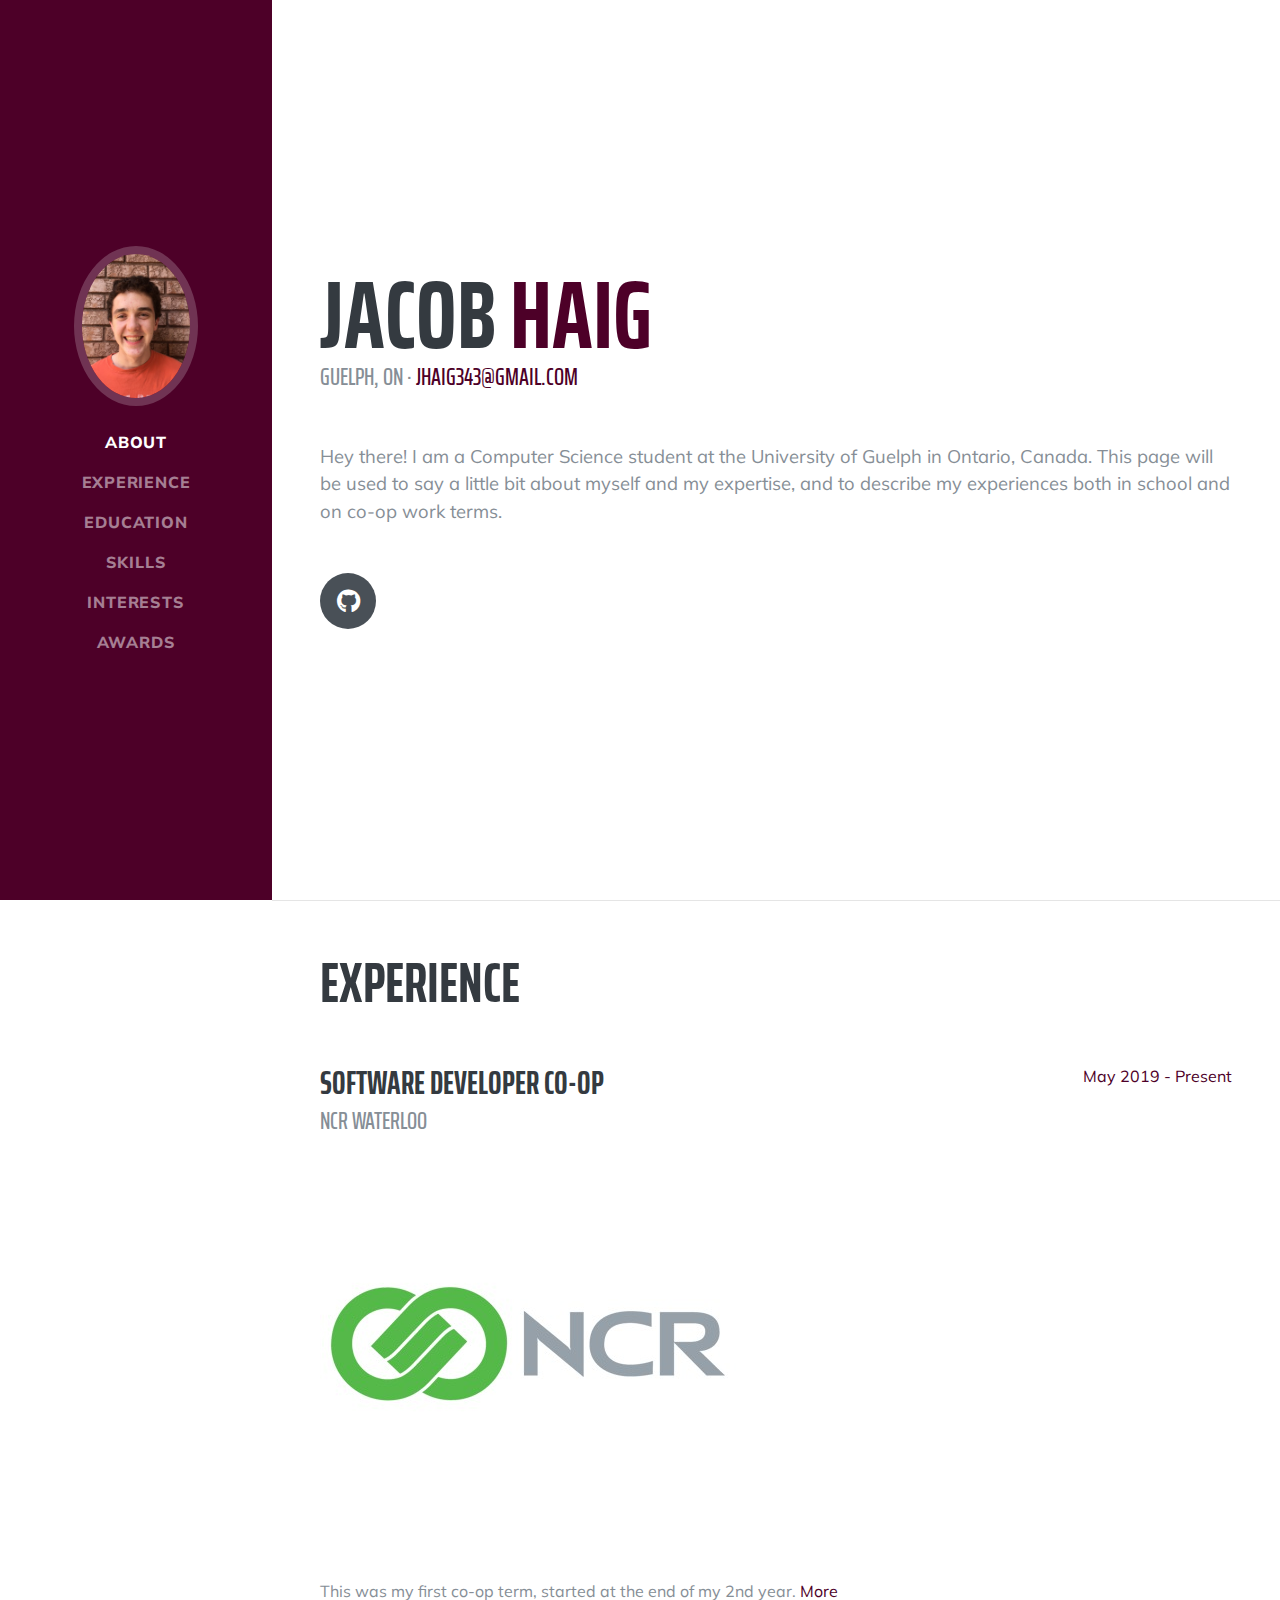
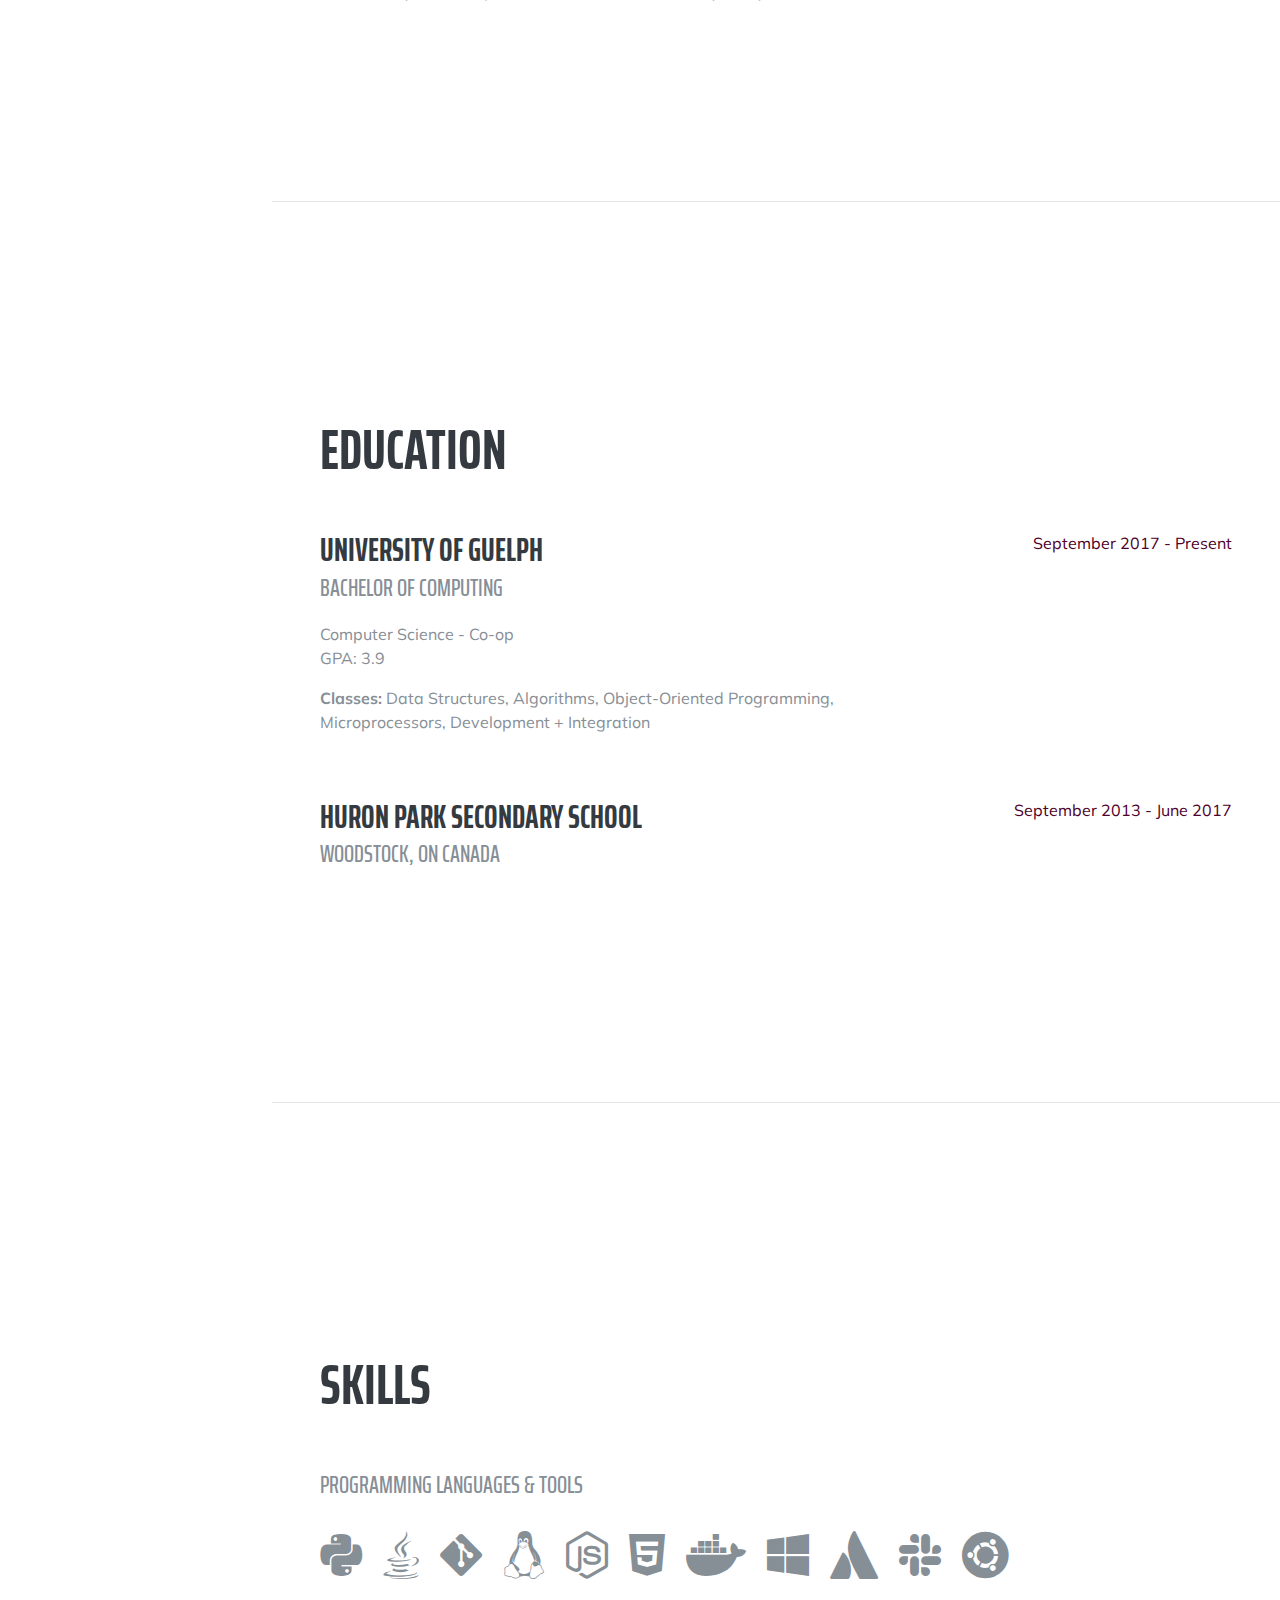
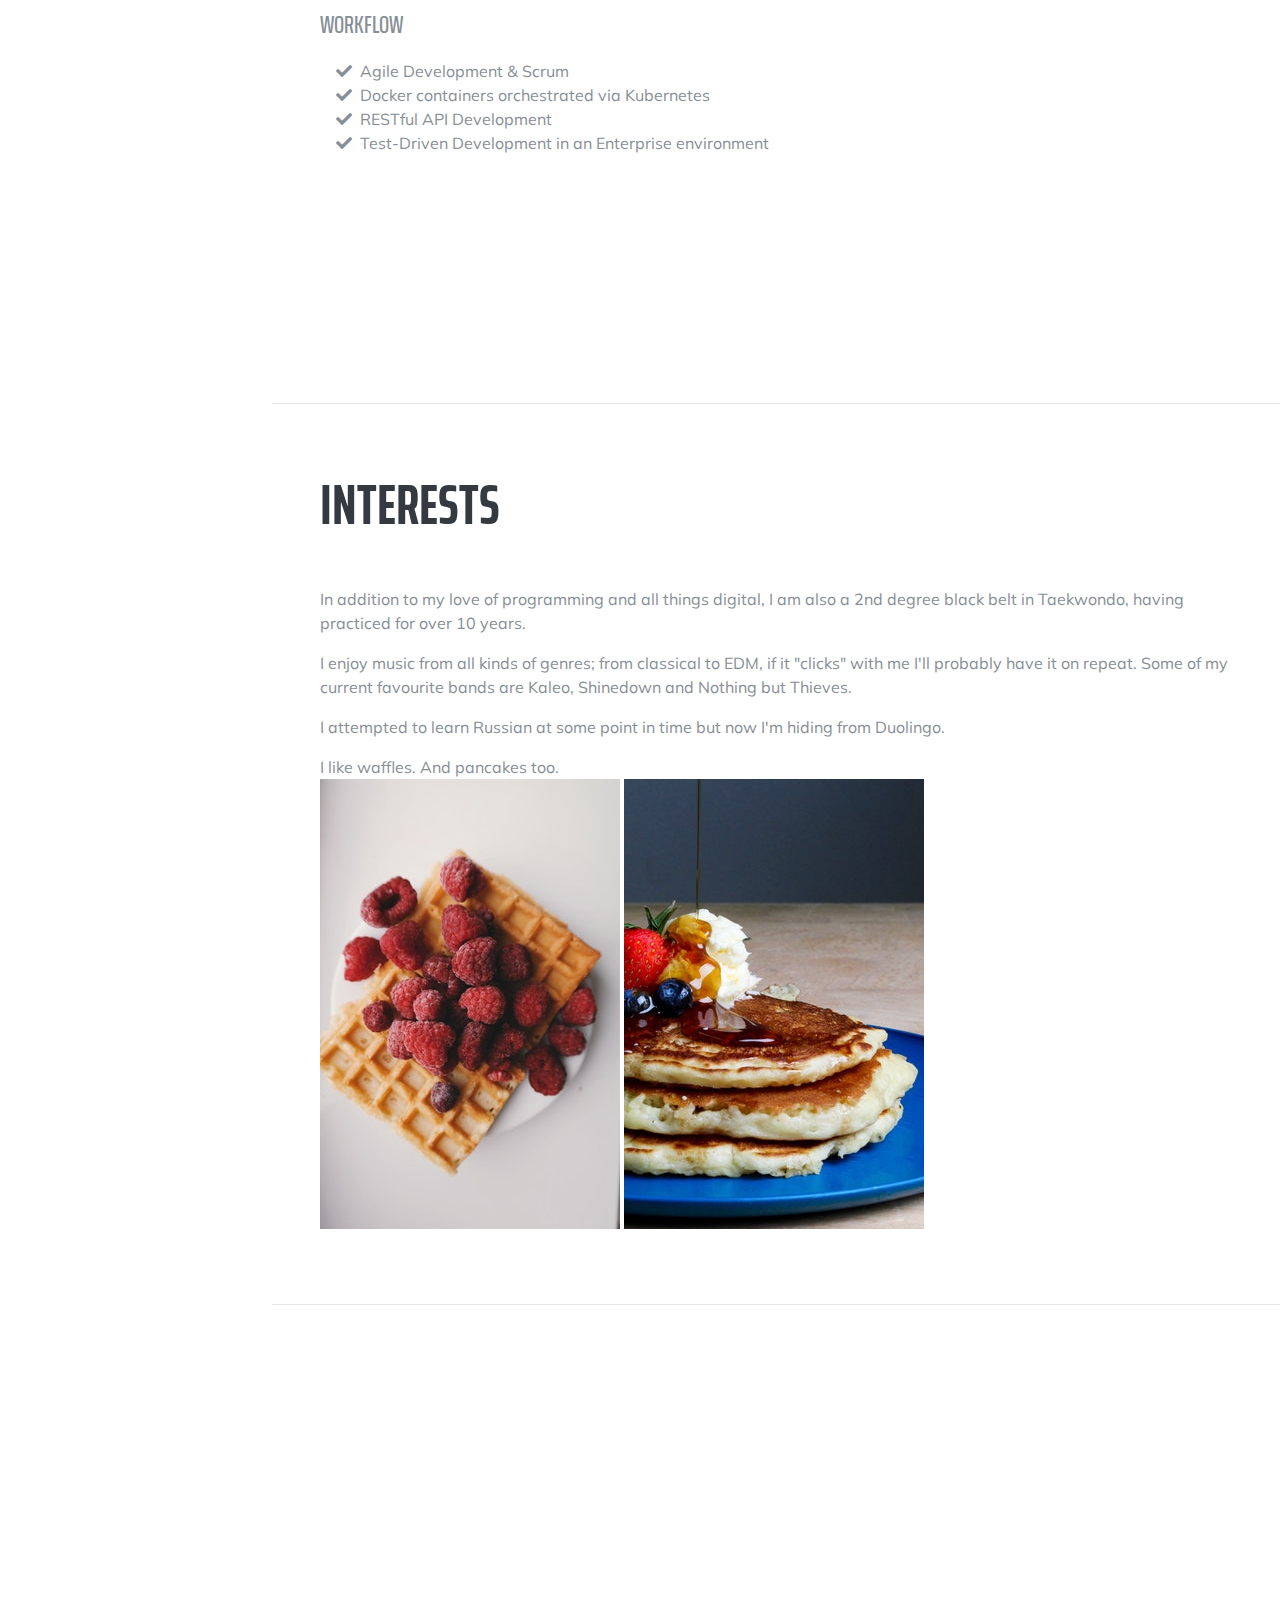
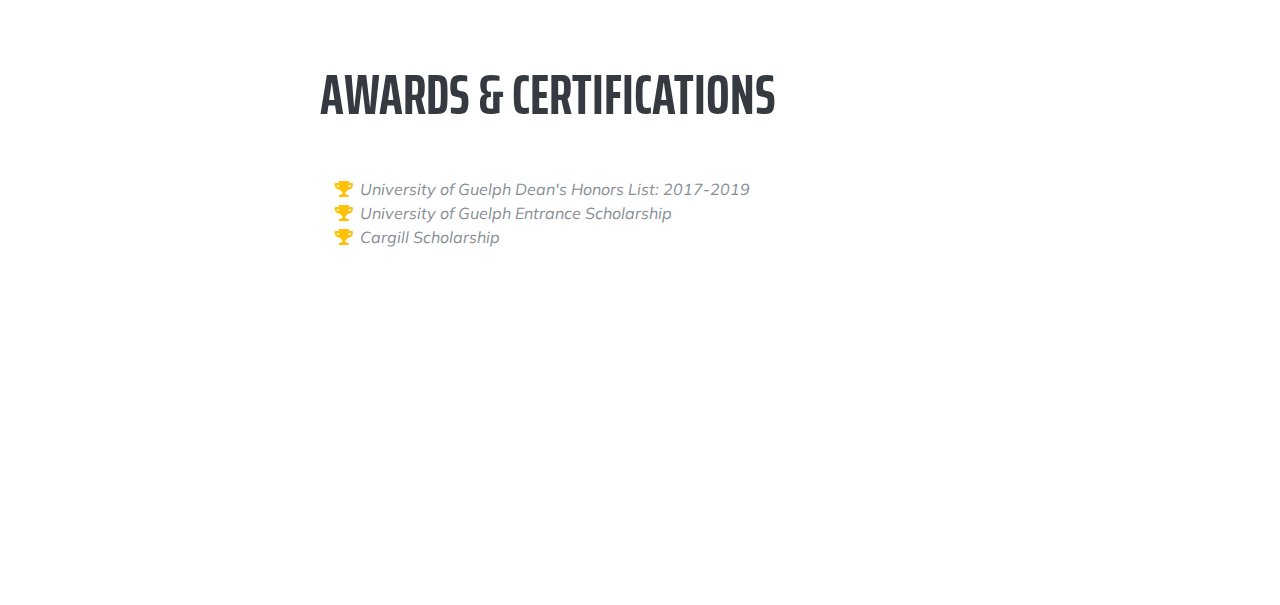
==== index.html @ 679791f3 "Remove outdated Twitter link" ====
<!DOCTYPE html>
<html lang="en">

<head>

  <meta charset="utf-8">
  <meta name="viewport" content="width=device-width, initial-scale=1, shrink-to-fit=no">
  <meta name="description" content="">
  <meta name="author" content="">

  <title>Jacob Haig - Home</title>

  <!-- Bootstrap core CSS -->
  <link href="vendor/bootstrap/css/bootstrap.min.css" rel="stylesheet">

  <!-- Custom fonts for this template -->
  <link href="https://fonts.googleapis.com/css?family=Saira+Extra+Condensed:500,700" rel="stylesheet">
  <link href="https://fonts.googleapis.com/css?family=Muli:400,400i,800,800i" rel="stylesheet">
  <link href="vendor/fontawesome-free/css/all.min.css" rel="stylesheet">

  <!-- Custom styles for this template -->
  <link href="css/resume.min.css" rel="stylesheet">

</head>

<body id="page-top">

  <nav class="navbar navbar-expand-lg navbar-dark bg-primary fixed-top" id="sideNav">
    <a class="navbar-brand js-scroll-trigger" href="#page-top">
      <span class="d-block d-lg-none">Jacob Haig</span>
      <span class="d-none d-lg-block">
        <!-- NOTE: image file descriptor is case-sensitive(ie. 'JPG' needed below) -->
        <img class="img-fluid img-profile rounded-circle mx-auto mb-2" src="./img/profile.JPG" alt="">
      </span>
    </a>
    <button class="navbar-toggler" type="button" data-toggle="collapse" data-target="#navbarSupportedContent" aria-controls="navbarSupportedContent" aria-expanded="false" aria-label="Toggle navigation">
      <span class="navbar-toggler-icon"></span>
    </button>
    <div class="collapse navbar-collapse" id="navbarSupportedContent">
      <ul class="navbar-nav">
        <li class="nav-item">
          <a class="nav-link js-scroll-trigger" href="#about">About</a>
        </li>
        <li class="nav-item">
          <a class="nav-link js-scroll-trigger" href="#experience">Experience</a>
        </li>
        <li class="nav-item">
          <a class="nav-link js-scroll-trigger" href="#education">Education</a>
        </li>
        <li class="nav-item">
          <a class="nav-link js-scroll-trigger" href="#skills">Skills</a>
        </li>
        <li class="nav-item">
          <a class="nav-link js-scroll-trigger" href="#interests">Interests</a>
        </li>
        <li class="nav-item">
          <a class="nav-link js-scroll-trigger" href="#awards">Awards</a>
        </li>
      </ul>
    </div>
  </nav>

  <div class="container-fluid p-0">

    <section class="resume-section p-3 p-lg-5 d-flex align-items-center" id="about">
      <div class="w-100">
        <h1 class="mb-0">Jacob
          <span class="text-primary">Haig</span>
        </h1>
        <div class="subheading mb-5">Guelph, ON · 
          <a href="mailto:jhaig343@gmail.com">jhaig343@gmail.com</a>
        </div>
        <p class="lead mb-5">Hey there! I am a Computer Science student at the University of Guelph in Ontario, Canada. This page will be used to say a little bit about myself and my expertise, and to describe my experiences both in school and on co-op work terms. </p>
        <div class="social-icons">
          <a href="https://github.com/JHaig343">
            <i class="fab fa-github"></i>
          </a>
          <!-- <a href="https://twitter.com/jhaig343">
            <i class="fab fa-twitter"></i>
          </a> -->
        </div>
      </div>
    </section>

    <hr class="m-0">

    <section class="resume-section p-3 p-lg-5 d-flex justify-content-center" id="experience">
      <div class="w-100">
        <h2 class="mb-5">Experience</h2>

        <div class="resume-item d-flex flex-column flex-md-row justify-content-between mb-5">
          <div class="resume-content">
            <h3 class="mb-0">Software Developer Co-op</h3>
            <div class="subheading mb-3">NCR Waterloo</div>
            <img class="img-fluid mx-auto mb-2 " src="./img/NCRLogo.jpg" alt="">
            <p>This was my first co-op term, started at the end of my 2nd year. <a href="./404.html">More</a></p>
          </div>
          <div class="resume-date text-md-right">
            <span class="text-primary">May 2019 - Present</span>
          </div>
        </div>

        <!-- <div class="resume-item d-flex flex-column flex-md-row justify-content-between mb-5">
          <div class="resume-content">
            <h3 class="mb-0">Web Developer</h3>
            <div class="subheading mb-3">Intelitec Solutions</div>
            <p>Capitalize on low hanging fruit to identify a ballpark value added activity to beta test. Override the digital divide with additional clickthroughs from DevOps. Nanotechnology immersion along the information highway will close the loop on focusing solely on the bottom line.</p>
          </div>
          <div class="resume-date text-md-right">
            <span class="text-primary">December 2011 - March 2013</span>
          </div>
        </div>

        -->

      </div>

    </section>

    <hr class="m-0">

    <section class="resume-section p-3 p-lg-5 d-flex align-items-center" id="education">
      <div class="w-100">
        <h2 class="mb-5">Education</h2>

        <div class="resume-item d-flex flex-column flex-md-row justify-content-between mb-5">
          <div class="resume-content">
            <h3 class="mb-0">University of Guelph</h3>
            <div class="subheading mb-3">Bachelor of Computing</div>
            <div>Computer Science - Co-op</div>
            <p>GPA: 3.9 <br></p>
            <p><b>Classes: </b> Data Structures, Algorithms, Object-Oriented Programming, Microprocessors, Development + Integration
          </div>
          <div class="resume-date text-md-right">
            <span class="text-primary">September 2017 - Present</span>
          </div>
        </div>

        <div class="resume-item d-flex flex-column flex-md-row justify-content-between">
          <div class="resume-content">
            <h3 class="mb-0">Huron Park Secondary School</h3>
            <div class="subheading mb-3">Woodstock, ON Canada</div>
          </div>
          <div class="resume-date text-md-right">
            <span class="text-primary">September 2013 - June 2017</span>
          </div>
        </div>

      </div>
    </section>

    <hr class="m-0">

    <section class="resume-section p-3 p-lg-5 d-flex align-items-center" id="skills">
      <div class="w-100">
        <h2 class="mb-5">Skills</h2>

        <div class="subheading mb-3">Programming Languages &amp; Tools</div>
        <ul class="list-inline dev-icons">
          <li class="list-inline-item">
            <i class="fab fa-python"></i>
          </li>
          <li class="list-inline-item">
            <i class="fab fa-java"></i>
          </li>
          <li class="list-inline-item">
            <i class="fab fa-git-alt"></i>
          </li>
          <li class="list-inline-item">
            <i class="fab fa-linux"></i>
          </li>
          <li class="list-inline-item">
            <i class="fab fa-node-js"></i>
          </li>
          <li class="list-inline-item">
            <i class="fab - fa-html5"></i>
          </li>
          <li class="list-inline-item">
              <i class="fab fa-docker"></i>
          </li>
          <li class="list-inline-item">
              <i class="fab fa-windows"></i>
          </li>
          <li class="list-inline-item">
              <i class="fab fa-atlassian"></i>
          </li> 
          <li class="list-inline-item">
              <i class="fab fa-slack"></i>
          </li>
          <li class="list-inline-item">
              <i class="fab fa-ubuntu"></i>
          </li>
        </ul>

        <div class="subheading mb-3">Workflow</div>
        <ul class="fa-ul mb-0">
          <li>
            <i class="fa-li fa fa-check"></i>
            Agile Development &amp; Scrum</li> 
          <li>
            <i class="fa-li fa fa-check"></i>
            Docker containers orchestrated via Kubernetes
          </li>
          <li>
            <i class="fa-li fa fa-check"></i>
            RESTful API Development
          </li>
          <li>
            <i class="fa-li fa fa-check"></i>
            Test-Driven Development in an Enterprise environment
          </li>
        </ul>
      </div>
    </section>

    <hr class="m-0">

    <section class="resume-section p-3 p-lg-5 d-flex align-items-center" id="interests">
      <div class="w-100">
        <h2 class="mb-5">Interests</h2>
        <p>In addition to my love of programming and all things digital, I am also a 2nd degree black belt in Taekwondo, having practiced for over 10 years. </p>
        <p>I enjoy music from all kinds of genres; from classical to EDM, if it "clicks" with me I'll probably have it on repeat. Some of my current favourite bands are Kaleo, Shinedown and Nothing but Thieves.</p>
        <p>I attempted to learn Russian at some point in time but now I'm hiding from Duolingo.</p>

        <p class="mb-0">I like waffles. And pancakes too.</p>
        <img class="img-fluid mx-auto mb-2 " src="./img/berries-blur-cream-378008.jpg" alt="">
          <img class="img-fluid mx-auto mb-2" src="img/berries-blueberry-brown-718739.jpg" alt="">
      </div>
    </section>

    <hr class="m-0">

    <section class="resume-section p-3 p-lg-5 d-flex align-items-center" id="awards">
      <div class="w-100">
        <h2 class="mb-5">Awards &amp; Certifications</h2>
        <ul class="fa-ul mb-0">
          <li>
            <i class="fa-li fa fa-trophy text-warning"></i>
            <i>University of Guelph Dean's Honors List: 2017-2019</i>  
          </li>
          <li>
            <i class="fa-li fa fa-trophy text-warning"></i>
            <i>University of Guelph Entrance Scholarship</i>
          </li>
          <li>
            <i class="fa-li fa fa-trophy text-warning"></i>
            <i>Cargill Scholarship</i>
          </li>
          <!-- <li>
            <i class="fa-li fa fa-trophy text-warning"></i>
            Mobile Web Specialist - Google Certification</li>
          <li>
            <i class="fa-li fa fa-trophy text-warning"></i>
            1<sup>st</sup>
            Place - University of Colorado Boulder - Emerging Tech Competition 2009</li>
          <li>
            <i class="fa-li fa fa-trophy text-warning"></i>
            1<sup>st</sup>
            Place - University of Colorado Boulder - Adobe Creative Jam 2008 (UI Design Category)</li>
          <li>
            <i class="fa-li fa fa-trophy text-warning"></i>
            2<sup>nd</sup>
            Place - University of Colorado Boulder - Emerging Tech Competition 2008</li>
          <li>
            <i class="fa-li fa fa-trophy text-warning"></i>
            1<sup>st</sup>
            Place - James Buchanan High School - Hackathon 2006</li>
          <li>
            <i class="fa-li fa fa-trophy text-warning"></i>
            3<sup>rd</sup>
            Place - James Buchanan High School - Hackathon 2005</li> -->
        </ul>
      </div>
    </section>

  </div>

  <!-- Bootstrap core JavaScript -->
  <script src="vendor/jquery/jquery.min.js"></script>
  <script src="vendor/bootstrap/js/bootstrap.bundle.min.js"></script>

  <!-- Plugin JavaScript -->
  <script src="vendor/jquery-easing/jquery.easing.min.js"></script>

  <!-- Custom scripts for this template -->
  <script src="js/resume.min.js"></script>

</body>

</html>
---- css/resume.min.css ----
/*!
 * Start Bootstrap - Resume v5.0.6 (https://startbootstrap.com/template-overviews/resume)
 * Copyright 2013-2019 Start Bootstrap
 * Licensed under MIT (https://github.com/BlackrockDigital/startbootstrap-resume/blob/master/LICENSE)
 */body{font-family:Muli,-apple-system,BlinkMacSystemFont,'Segoe UI',Roboto,'Helvetica Neue',Arial,sans-serif,'Apple Color Emoji','Segoe UI Emoji','Segoe UI Symbol','Noto Color Emoji';padding-top:54px;color:#868e96}@media (min-width:992px){body{padding-top:0;padding-left:17rem}}h1,h2,h3,h4,h5,h6{font-family:'Saira Extra Condensed',-apple-system,BlinkMacSystemFont,'Segoe UI',Roboto,'Helvetica Neue',Arial,sans-serif,'Apple Color Emoji','Segoe UI Emoji','Segoe UI Symbol','Noto Color Emoji';font-weight:700;text-transform:uppercase;color:#343a40}h1{font-size:6rem;line-height:5.5rem}h2{font-size:3.5rem}h3{font-size:2rem}p.lead{font-size:1.15rem;font-weight:400}.subheading{text-transform:uppercase;font-weight:500;font-family:'Saira Extra Condensed',-apple-system,BlinkMacSystemFont,'Segoe UI',Roboto,'Helvetica Neue',Arial,sans-serif,'Apple Color Emoji','Segoe UI Emoji','Segoe UI Symbol','Noto Color Emoji';font-size:1.5rem}.social-icons a{display:inline-block;height:3.5rem;width:3.5rem;background-color:#495057;color:#fff!important;border-radius:100%;text-align:center;font-size:1.5rem;line-height:3.5rem;margin-right:1rem}.social-icons a:last-child{margin-right:0}.social-icons a:hover{background-color:#4d0028}.dev-icons{font-size:3rem}.dev-icons .list-inline-item i:hover{color:#4d0028}#sideNav .navbar-nav .nav-item .nav-link{font-weight:800;letter-spacing:.05rem;text-transform:uppercase}#sideNav .navbar-toggler:focus{outline-color:#d48a6e}@media (min-width:992px){#sideNav{text-align:center;position:fixed;top:0;left:0;display:-webkit-box;display:-ms-flexbox;display:flex;-webkit-box-orient:vertical;-webkit-box-direction:normal;-ms-flex-direction:column;flex-direction:column;width:17rem;height:100vh}#sideNav .navbar-brand{display:-webkit-box;display:-ms-flexbox;display:flex;margin:auto auto 0;padding:.5rem}#sideNav .navbar-brand .img-profile{max-width:10rem;max-height:10rem;border:.5rem solid rgba(255,255,255,.2)}#sideNav .navbar-collapse{display:-webkit-box;display:-ms-flexbox;display:flex;-webkit-box-align:start;-ms-flex-align:start;align-items:flex-start;-webkit-box-flex:0;-ms-flex-positive:0;flex-grow:0;width:100%;margin-bottom:auto}#sideNav .navbar-collapse .navbar-nav{-webkit-box-orient:vertical;-webkit-box-direction:normal;-ms-flex-direction:column;flex-direction:column;width:100%}#sideNav .navbar-collapse .navbar-nav .nav-item{display:block}#sideNav .navbar-collapse .navbar-nav .nav-item .nav-link{display:block}}section.resume-section{padding-top:5rem!important;padding-bottom:5rem!important;max-width:75rem}section.resume-section .resume-item .resume-date{min-width:none}@media (min-width:768px){section.resume-section{min-height:100vh}section.resume-section .resume-item .resume-date{min-width:18rem}}@media (min-width:992px){section.resume-section{padding-top:3rem!important;padding-bottom:3rem!important}}.bg-primary{background-color: #4d0028  !important}.text-primary{color:#4d0028!important}a{color:#4d0028}a:active,a:focus,a:hover{color:#824027}
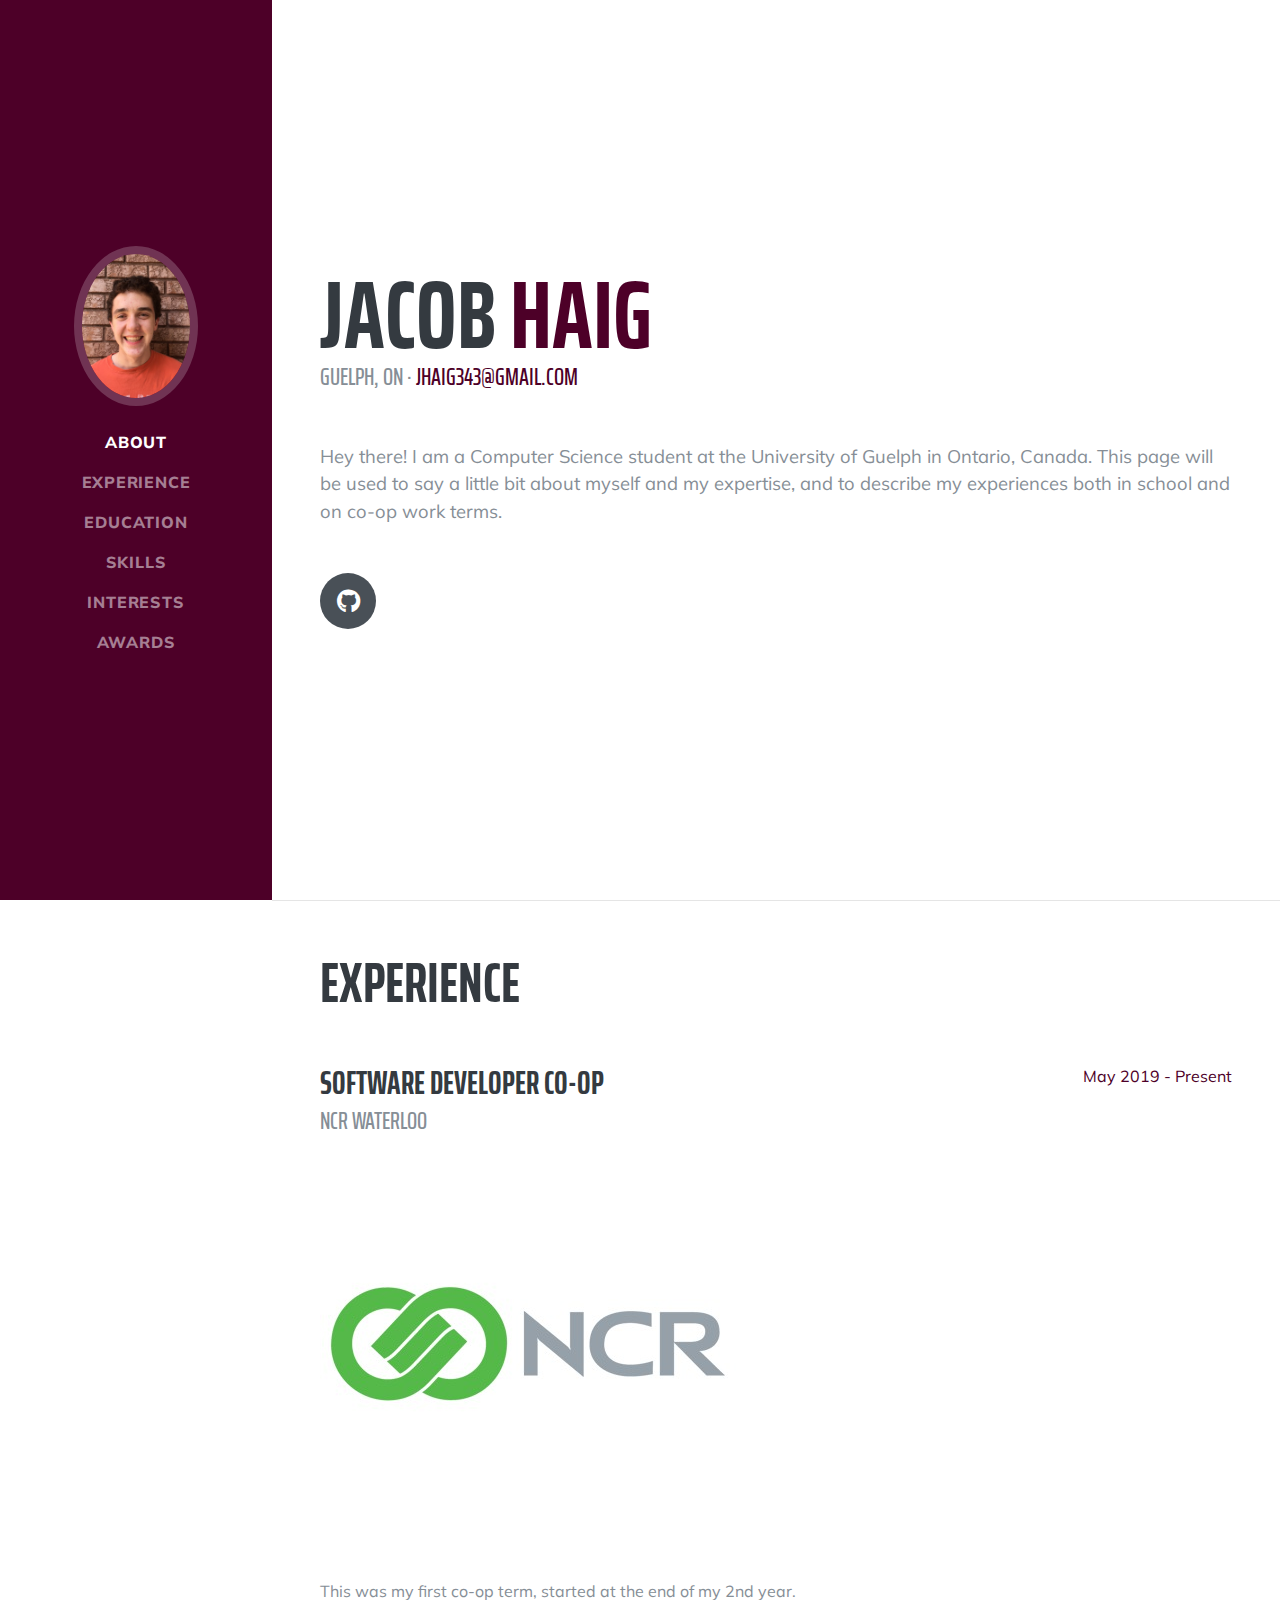
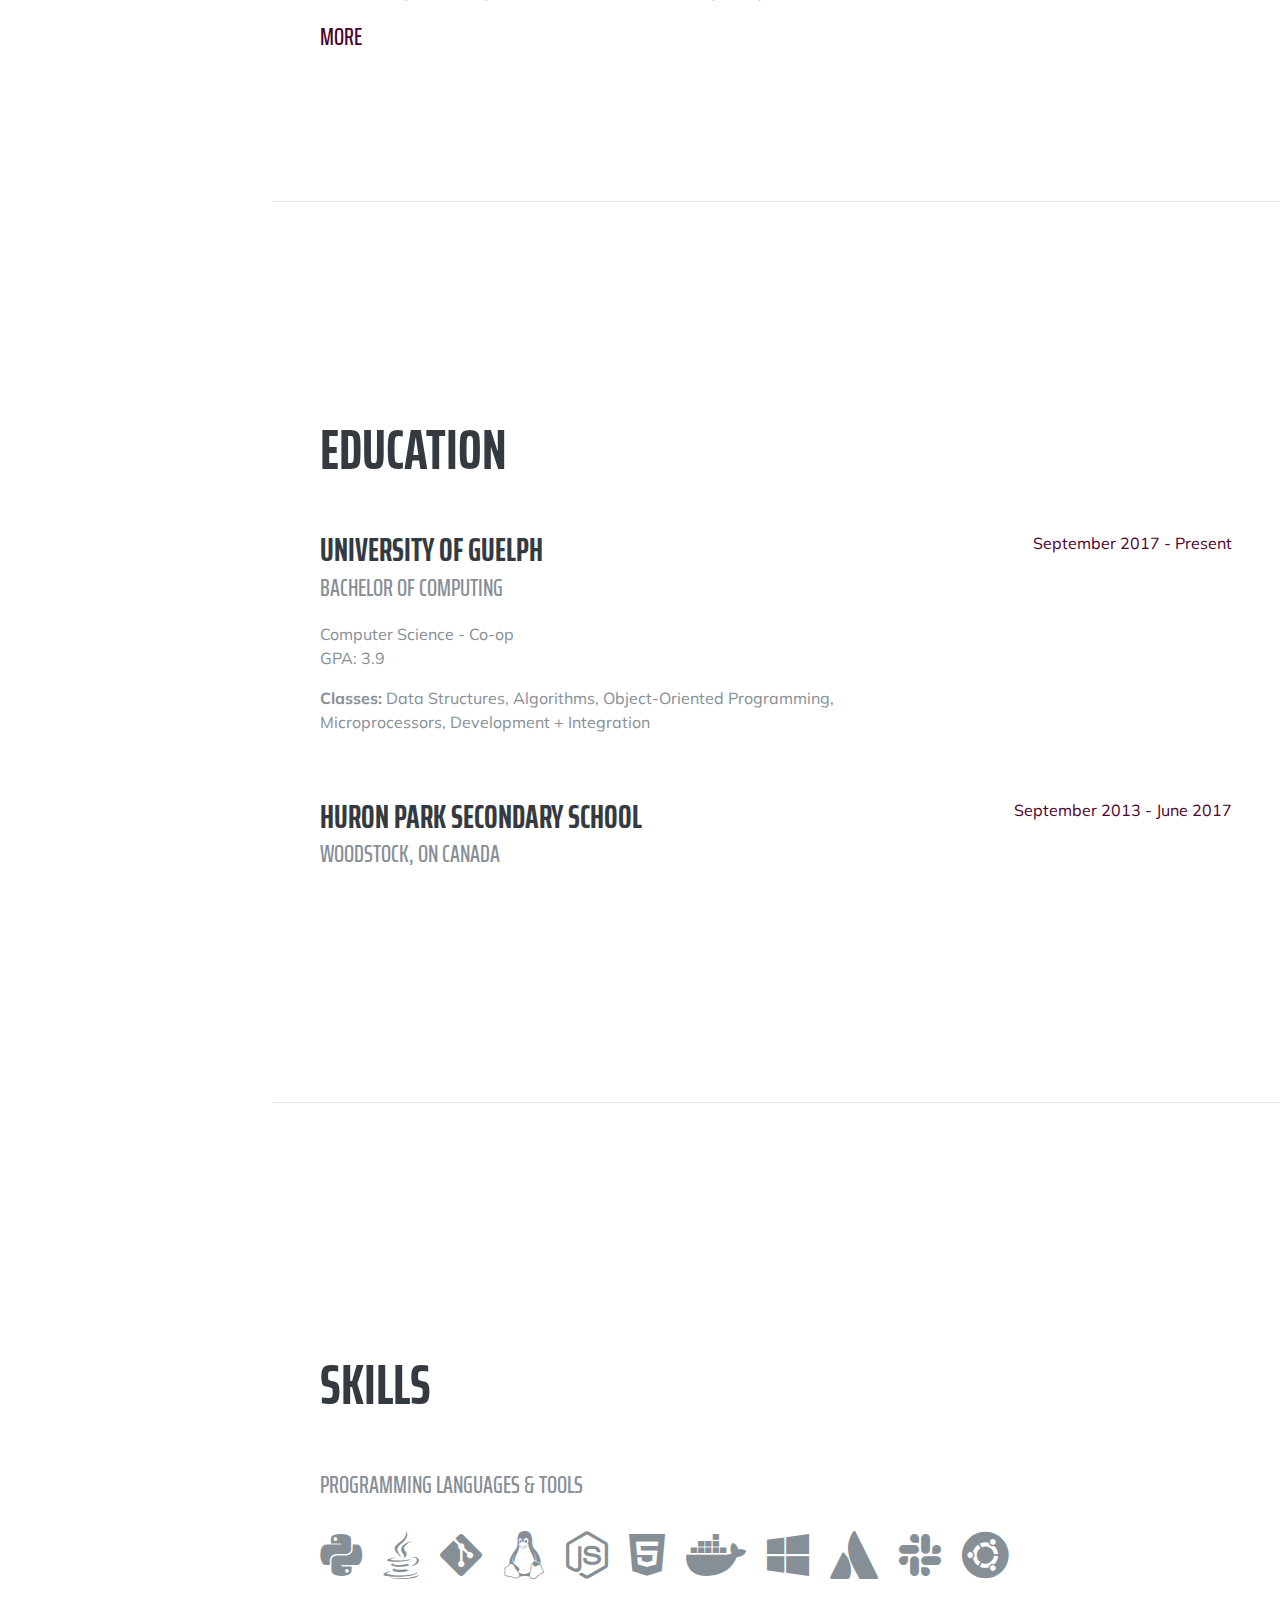
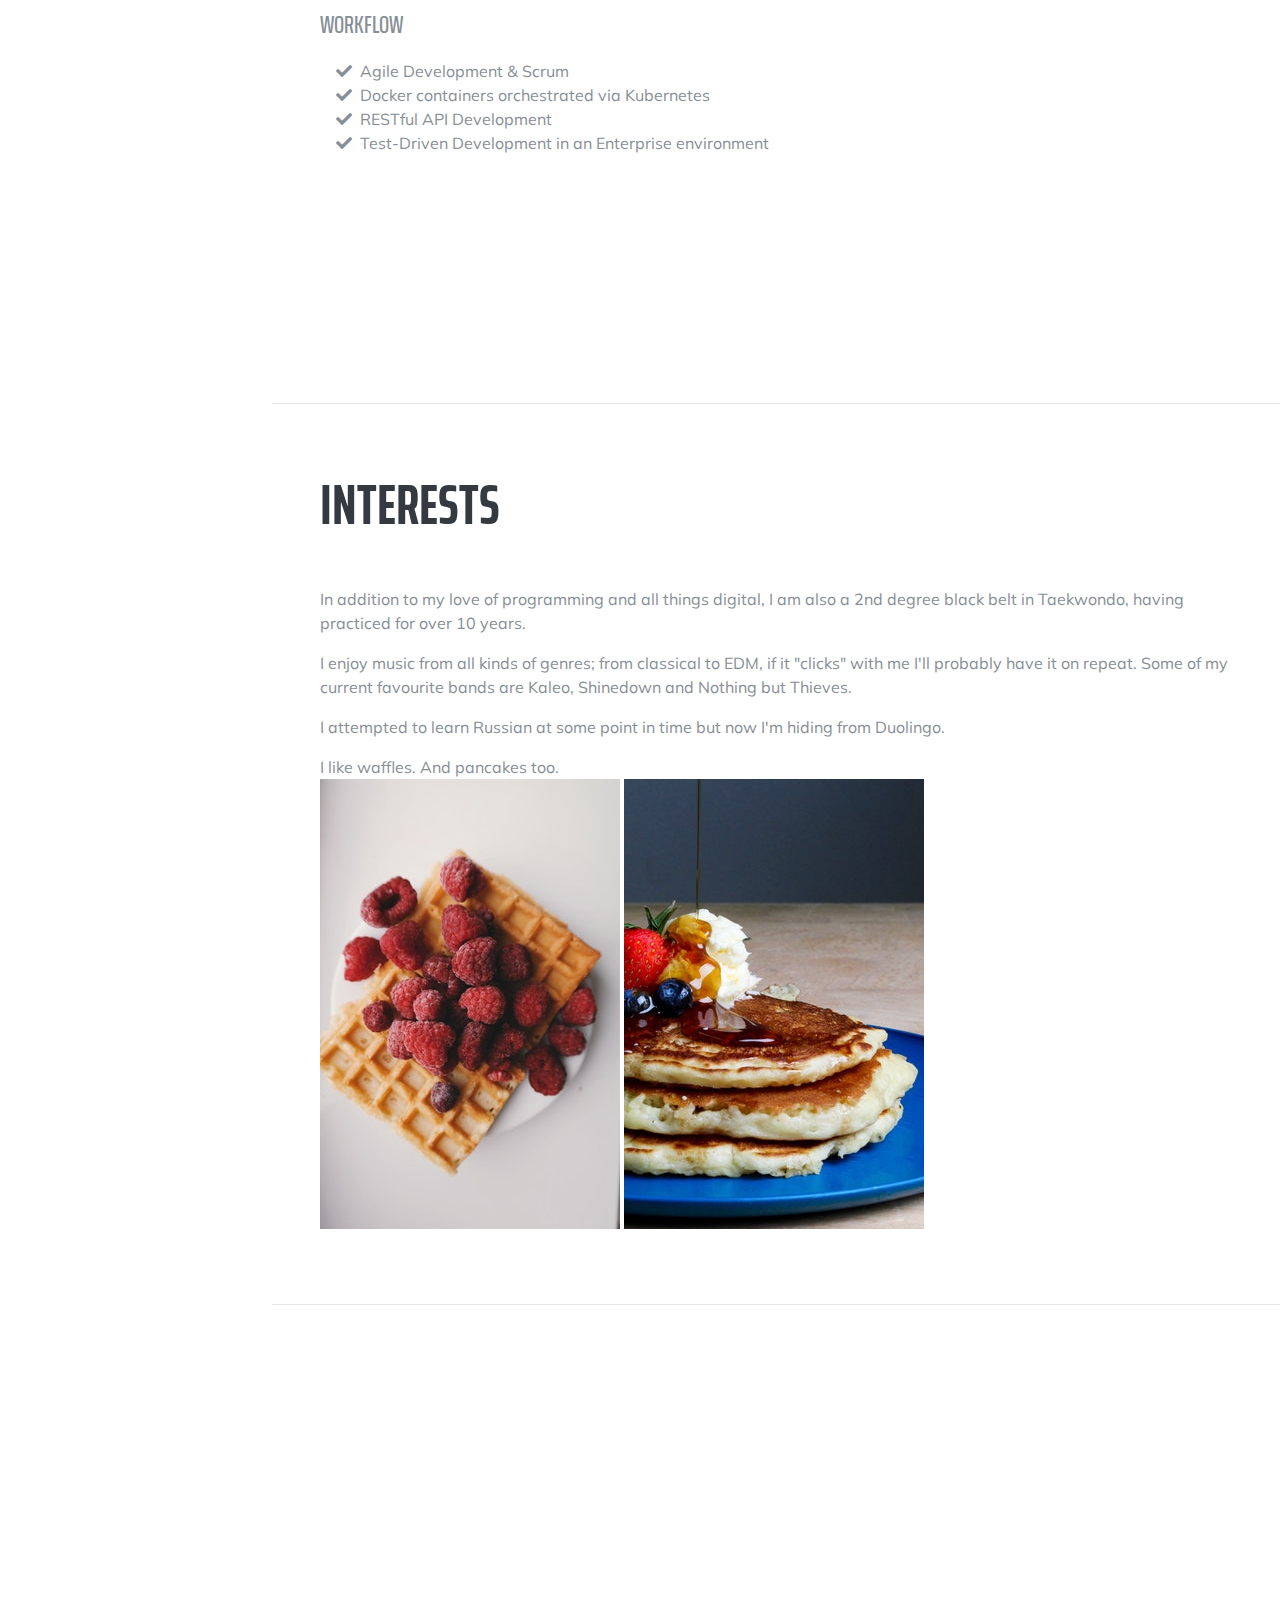
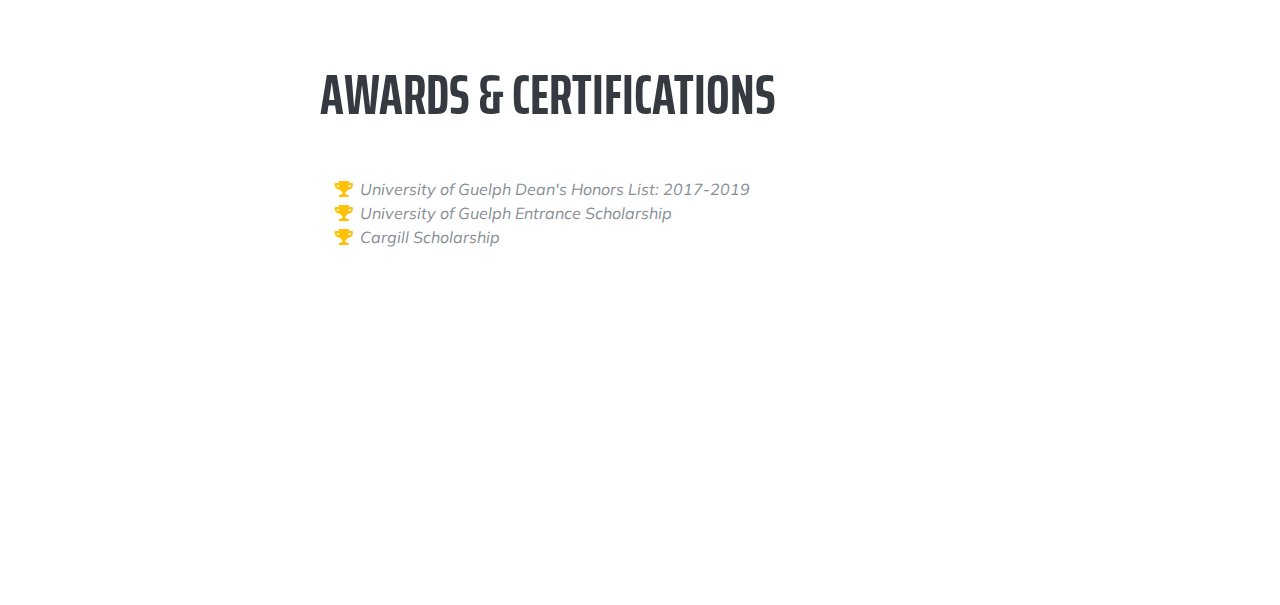
==== commit acb29a90: "Improve visibility of More button(link still 404)" ====
--- a/index.html
+++ b/index.html
@@ -93,7 +93,8 @@
             <h3 class="mb-0">Software Developer Co-op</h3>
             <div class="subheading mb-3">NCR Waterloo</div>
             <img class="img-fluid mx-auto mb-2 " src="./img/NCRLogo.jpg" alt="">
-            <p>This was my first co-op term, started at the end of my 2nd year. <a href="./404.html">More</a></p>
+            <p>This was my first co-op term, started at the end of my 2nd year.</p> 
+            <a href="./404.html" class="subheading mb-3">More</a></p> 
           </div>
           <div class="resume-date text-md-right">
             <span class="text-primary">May 2019 - Present</span>
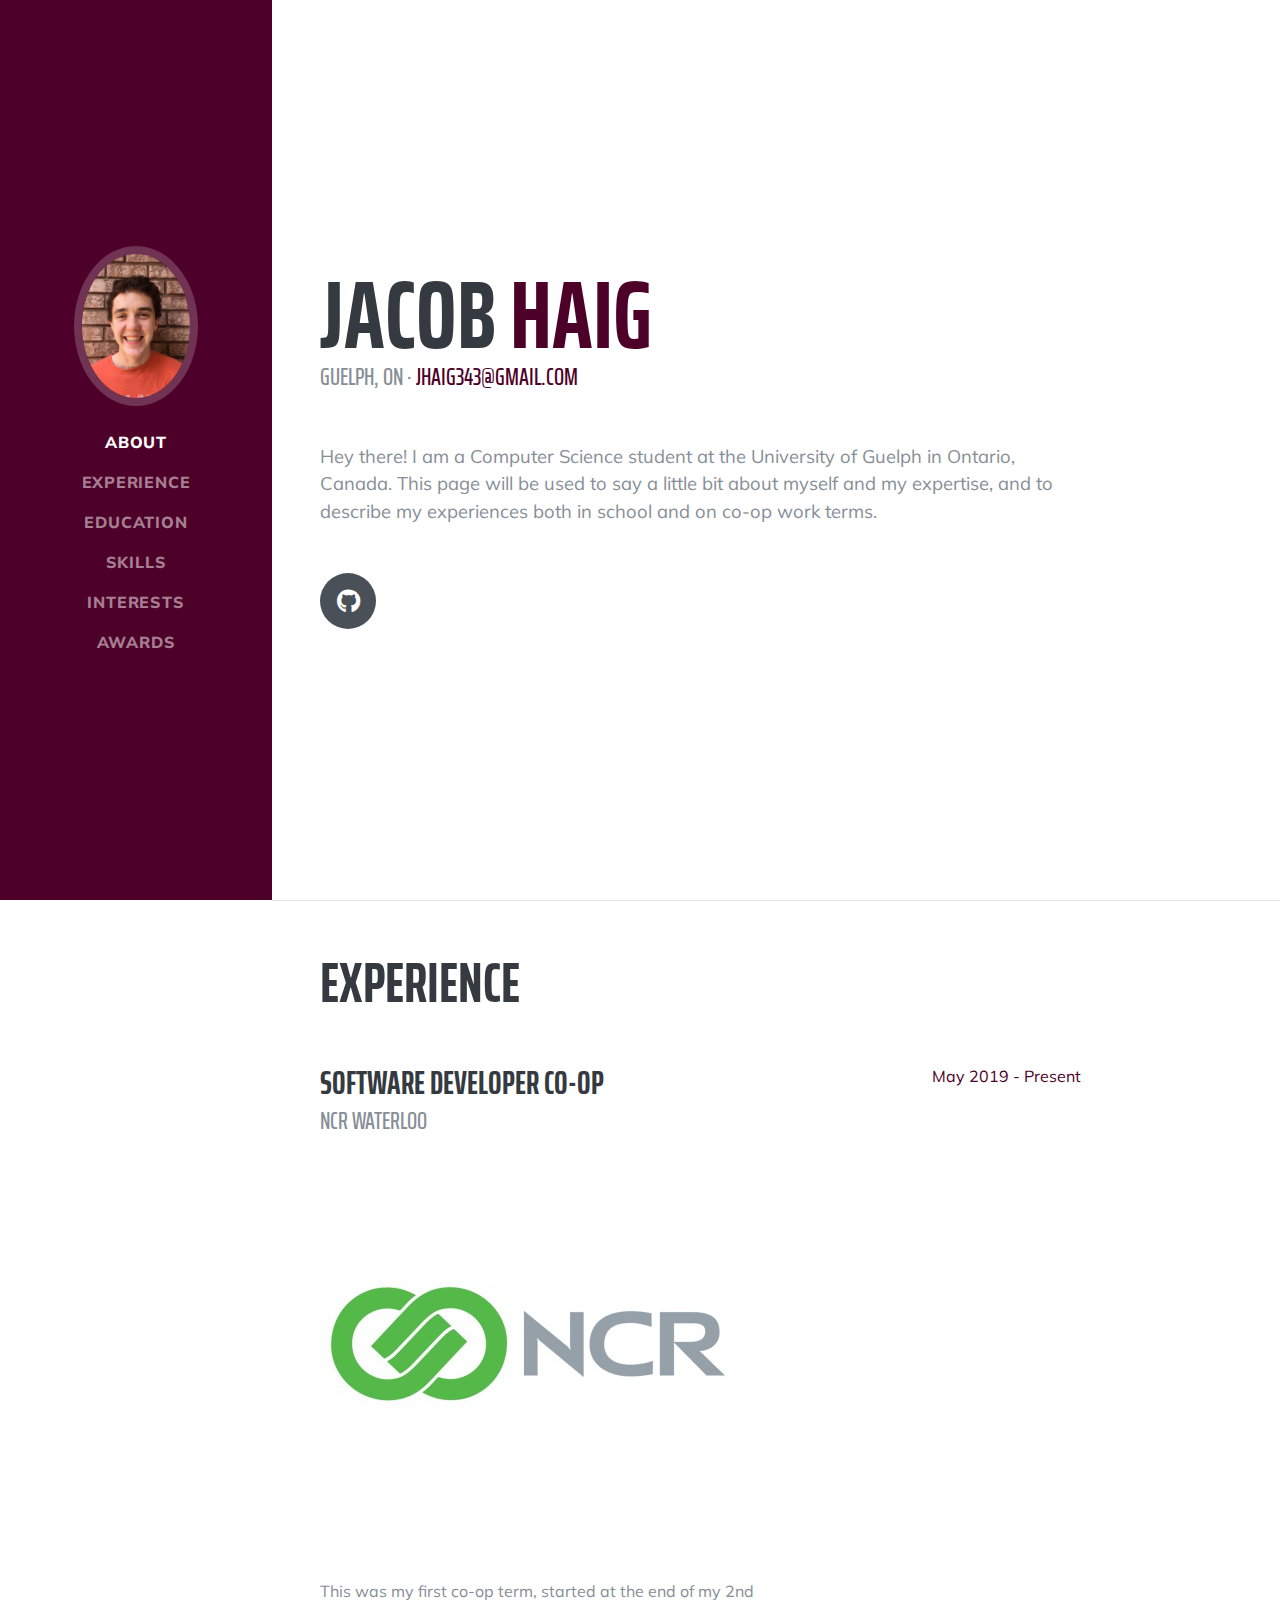
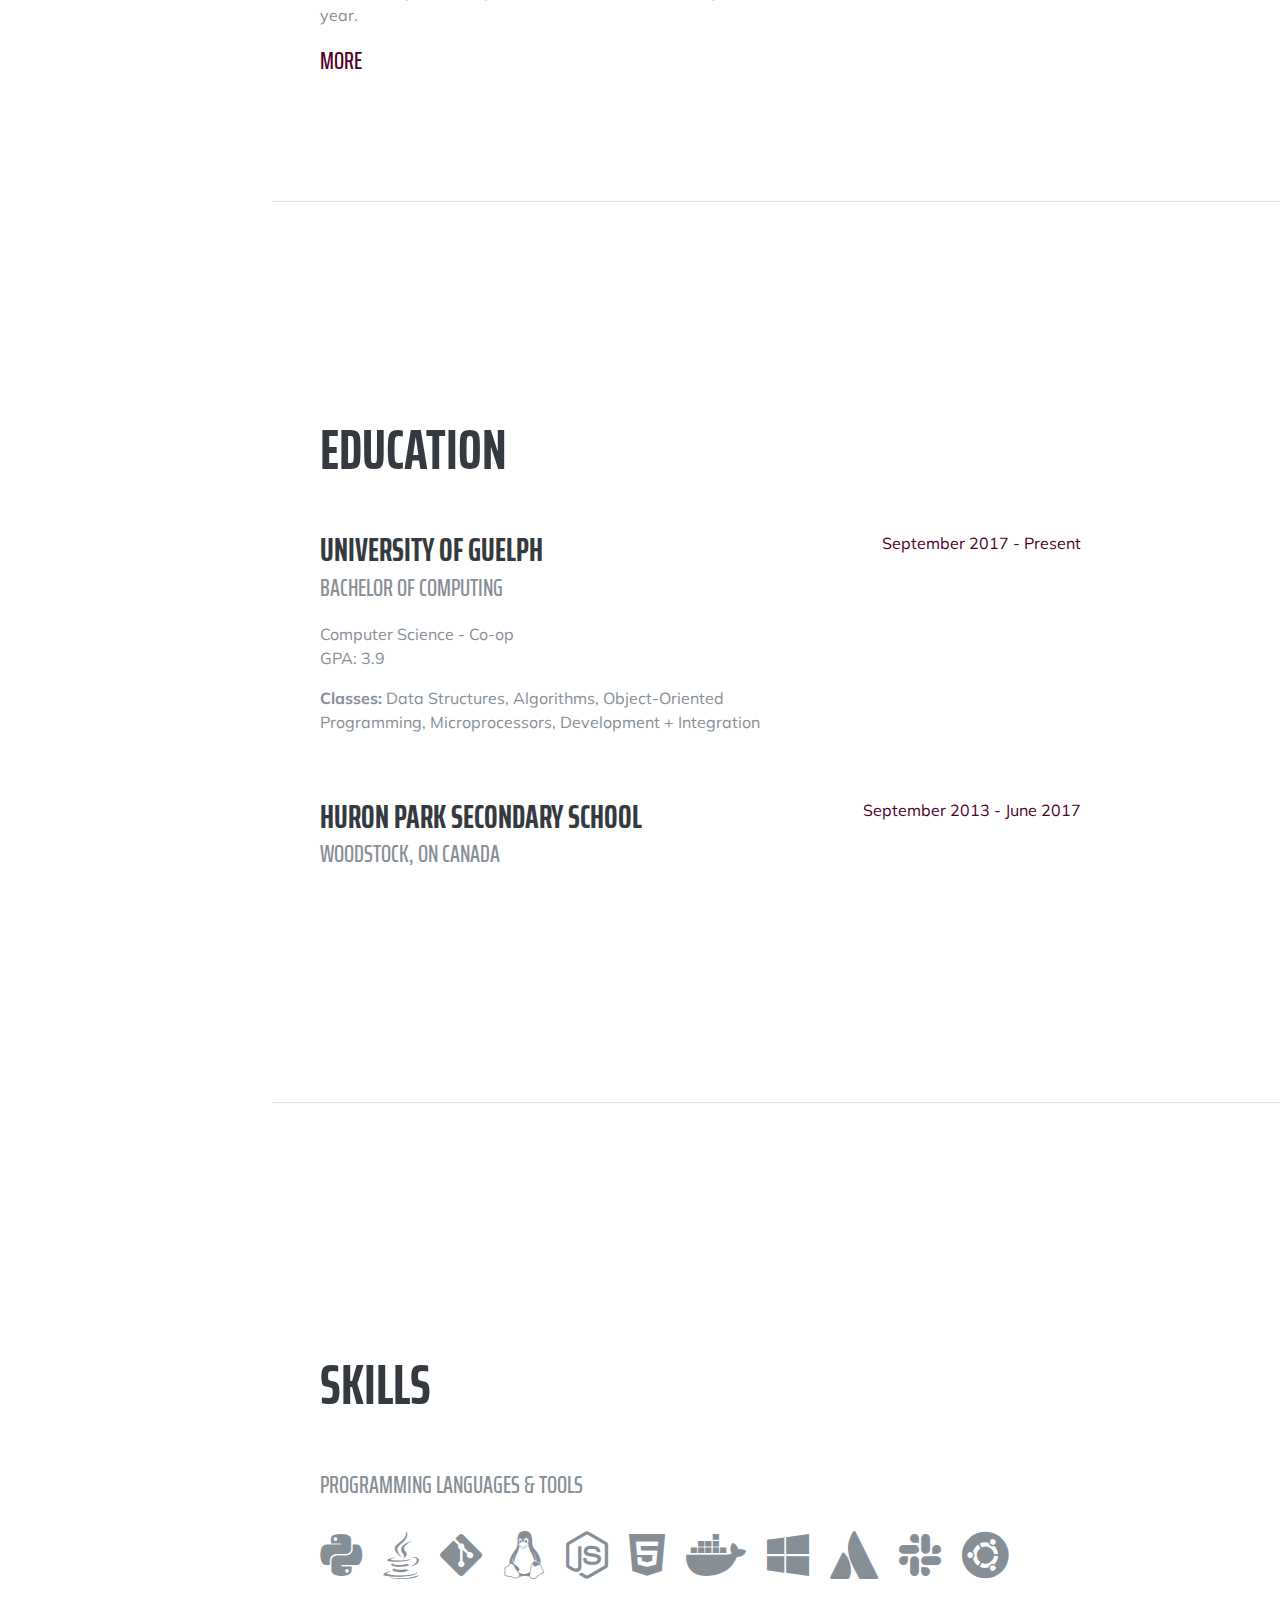
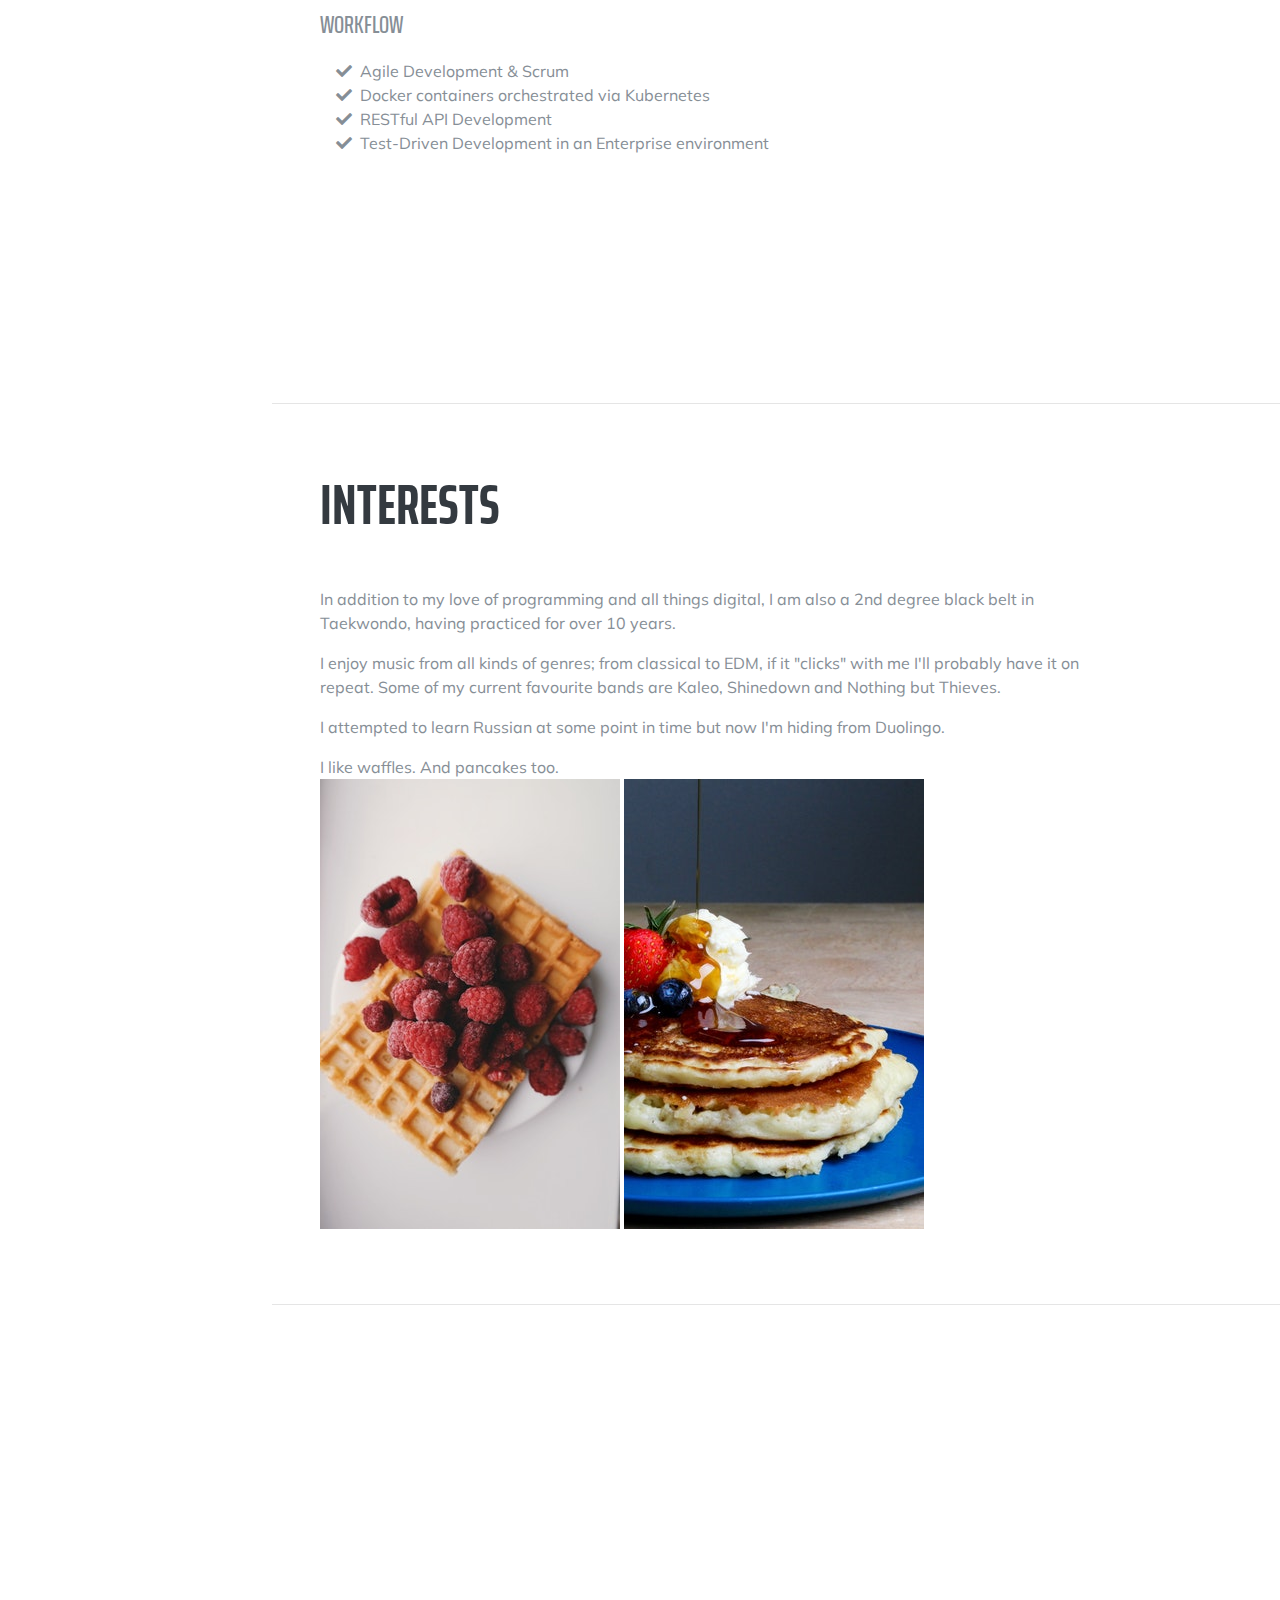
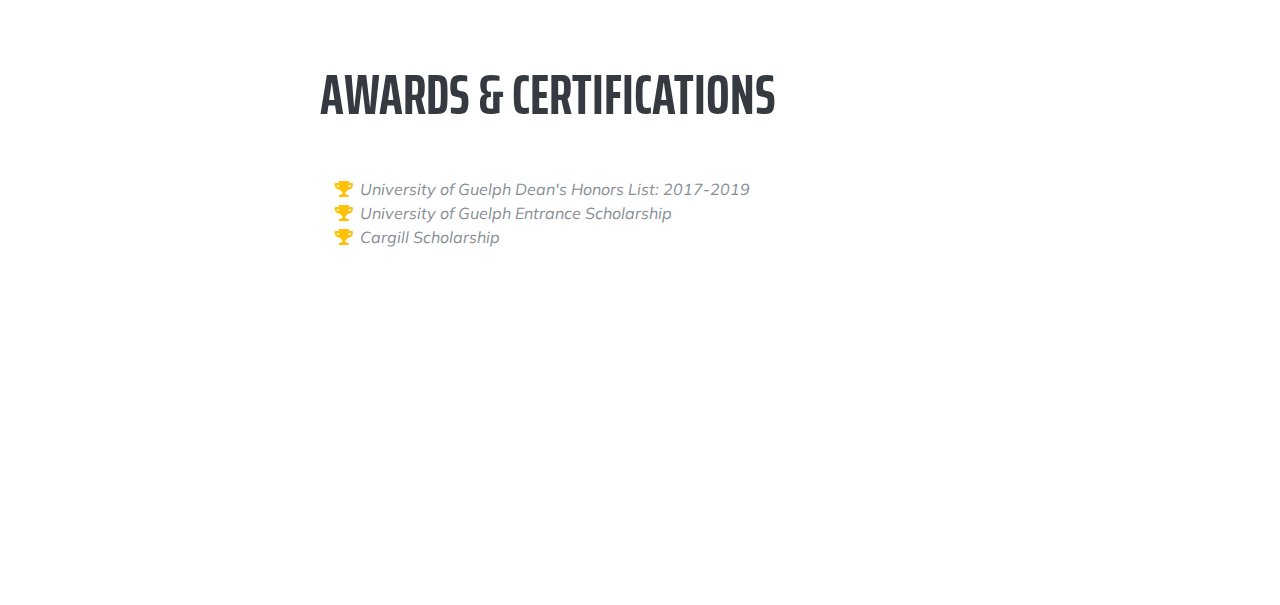
==== commit 8656848b: "link NCR page on main page" ====
--- a/index.html
+++ b/index.html
@@ -94,7 +94,7 @@
             <div class="subheading mb-3">NCR Waterloo</div>
             <img class="img-fluid mx-auto mb-2 " src="./img/NCRLogo.jpg" alt="">
             <p>This was my first co-op term, started at the end of my 2nd year.</p> 
-            <a href="./404.html" class="subheading mb-3">More</a></p> 
+            <a href="./NCR.html" class="subheading mb-3">More</a></p> 
           </div>
           <div class="resume-date text-md-right">
             <span class="text-primary">May 2019 - Present</span>
--- a/css/resume.min.css
+++ b/css/resume.min.css
@@ -2,4 +2,5 @@
  * Start Bootstrap - Resume v5.0.6 (https://startbootstrap.com/template-overviews/resume)
  * Copyright 2013-2019 Start Bootstrap
  * Licensed under MIT (https://github.com/BlackrockDigital/startbootstrap-resume/blob/master/LICENSE)
- */body{font-family:Muli,-apple-system,BlinkMacSystemFont,'Segoe UI',Roboto,'Helvetica Neue',Arial,sans-serif,'Apple Color Emoji','Segoe UI Emoji','Segoe UI Symbol','Noto Color Emoji';padding-top:54px;color:#868e96}@media (min-width:992px){body{padding-top:0;padding-left:17rem}}h1,h2,h3,h4,h5,h6{font-family:'Saira Extra Condensed',-apple-system,BlinkMacSystemFont,'Segoe UI',Roboto,'Helvetica Neue',Arial,sans-serif,'Apple Color Emoji','Segoe UI Emoji','Segoe UI Symbol','Noto Color Emoji';font-weight:700;text-transform:uppercase;color:#343a40}h1{font-size:6rem;line-height:5.5rem}h2{font-size:3.5rem}h3{font-size:2rem}p.lead{font-size:1.15rem;font-weight:400}.subheading{text-transform:uppercase;font-weight:500;font-family:'Saira Extra Condensed',-apple-system,BlinkMacSystemFont,'Segoe UI',Roboto,'Helvetica Neue',Arial,sans-serif,'Apple Color Emoji','Segoe UI Emoji','Segoe UI Symbol','Noto Color Emoji';font-size:1.5rem}.social-icons a{display:inline-block;height:3.5rem;width:3.5rem;background-color:#495057;color:#fff!important;border-radius:100%;text-align:center;font-size:1.5rem;line-height:3.5rem;margin-right:1rem}.social-icons a:last-child{margin-right:0}.social-icons a:hover{background-color:#4d0028}.dev-icons{font-size:3rem}.dev-icons .list-inline-item i:hover{color:#4d0028}#sideNav .navbar-nav .nav-item .nav-link{font-weight:800;letter-spacing:.05rem;text-transform:uppercase}#sideNav .navbar-toggler:focus{outline-color:#d48a6e}@media (min-width:992px){#sideNav{text-align:center;position:fixed;top:0;left:0;display:-webkit-box;display:-ms-flexbox;display:flex;-webkit-box-orient:vertical;-webkit-box-direction:normal;-ms-flex-direction:column;flex-direction:column;width:17rem;height:100vh}#sideNav .navbar-brand{display:-webkit-box;display:-ms-flexbox;display:flex;margin:auto auto 0;padding:.5rem}#sideNav .navbar-brand .img-profile{max-width:10rem;max-height:10rem;border:.5rem solid rgba(255,255,255,.2)}#sideNav .navbar-collapse{display:-webkit-box;display:-ms-flexbox;display:flex;-webkit-box-align:start;-ms-flex-align:start;align-items:flex-start;-webkit-box-flex:0;-ms-flex-positive:0;flex-grow:0;width:100%;margin-bottom:auto}#sideNav .navbar-collapse .navbar-nav{-webkit-box-orient:vertical;-webkit-box-direction:normal;-ms-flex-direction:column;flex-direction:column;width:100%}#sideNav .navbar-collapse .navbar-nav .nav-item{display:block}#sideNav .navbar-collapse .navbar-nav .nav-item .nav-link{display:block}}section.resume-section{padding-top:5rem!important;padding-bottom:5rem!important;max-width:75rem}section.resume-section .resume-item .resume-date{min-width:none}@media (min-width:768px){section.resume-section{min-height:100vh}section.resume-section .resume-item .resume-date{min-width:18rem}}@media (min-width:992px){section.resume-section{padding-top:3rem!important;padding-bottom:3rem!important}}.bg-primary{background-color: #4d0028  !important}.text-primary{color:#4d0028!important}a{color:#4d0028}a:active,a:focus,a:hover{color:#824027}+ */
+ body{font-family:'Muli', -apple-system, BlinkMacSystemFont, 'Segoe UI', Roboto, 'Helvetica Neue', Arial, sans-serif, 'Apple Color Emoji', 'Segoe UI Emoji', 'Segoe UI Symbol', 'Noto Color Emoji';padding-top:54px;color:#868e96}@media (min-width: 992px){body{padding-top:0;padding-left:17rem}}h1,h2,h3,h4,h5,h6{font-family:'Saira Extra Condensed', -apple-system, BlinkMacSystemFont, 'Segoe UI', Roboto, 'Helvetica Neue', Arial, sans-serif, 'Apple Color Emoji', 'Segoe UI Emoji', 'Segoe UI Symbol', 'Noto Color Emoji';font-weight:700;text-transform:uppercase;color:#343a40}h1{font-size:6rem;line-height:5.5rem}h2{font-size:3.5rem}h3{font-size:2rem}p.lead{font-size:1.15rem;font-weight:400}.subheading{text-transform:uppercase;font-weight:500;font-family:'Saira Extra Condensed', -apple-system, BlinkMacSystemFont, 'Segoe UI', Roboto, 'Helvetica Neue', Arial, sans-serif, 'Apple Color Emoji', 'Segoe UI Emoji', 'Segoe UI Symbol', 'Noto Color Emoji';font-size:1.5rem}.social-icons a{display:inline-block;height:3.5rem;width:3.5rem;background-color:#495057;color:#fff !important;border-radius:100%;text-align:center;font-size:1.5rem;line-height:3.5rem;margin-right:1rem}.social-icons a:last-child{margin-right:0}.social-icons a:hover{background-color:#4d0028}.dev-icons{font-size:3rem}.dev-icons .list-inline-item i:hover{color:#4d0028}#sideNav .navbar-nav .nav-item .nav-link{font-weight:800;letter-spacing:0.05rem;text-transform:uppercase}#sideNav .navbar-toggler:focus{outline-color:#d48a6e}@media (min-width: 992px){#sideNav{text-align:center;position:fixed;top:0;left:0;display:-webkit-box;display:-ms-flexbox;display:flex;-webkit-box-orient:vertical;-webkit-box-direction:normal;-ms-flex-direction:column;flex-direction:column;width:17rem;height:100vh}#rightBar{position:fixed;top:0;left:90%;display:-webkit-box;display:-ms-flexbox;display:flex;-webkit-box-orient:vertical;-webkit-box-direction:normal;-ms-flex-direction:column;flex-direction:column;width:17rem;height:100vh}#sideNav .navbar-brand{display:-webkit-box;display:-ms-flexbox;display:flex;margin:auto auto 0;padding:0.5rem}#sideNav .navbar-brand .img-profile{max-width:10rem;max-height:10rem;border:0.5rem solid rgba(255, 255, 255, 0.2)}#sideNav .navbar-collapse{display:-webkit-box;display:-ms-flexbox;display:flex;-webkit-box-align:start;-ms-flex-align:start;align-items:flex-start;-webkit-box-flex:0;-ms-flex-positive:0;flex-grow:0;width:100%;margin-bottom:auto}#sideNav .navbar-collapse .navbar-nav{-webkit-box-orient:vertical;-webkit-box-direction:normal;-ms-flex-direction:column;flex-direction:column;width:100%}#sideNav .navbar-collapse .navbar-nav .nav-item{display:block}#sideNav .navbar-collapse .navbar-nav .nav-item .nav-link{display:block}}section.resume-section{padding-top:5rem !important;padding-bottom:5rem !important;max-width:85%}section.resume-section .resume-item .resume-date{min-width:none}@media (min-width: 768px){section.resume-section{min-height:100vh}section.resume-section .resume-item .resume-date{min-width:18rem}}@media (min-width: 992px){section.resume-section{padding-top:3rem !important;padding-bottom:3rem !important}}.bg-primary{background-color:#4d0028 !important}.text-primary{color:#4d0028 !important}a{color:#4d0028}a:active,a:focus,a:hover{color:#824027}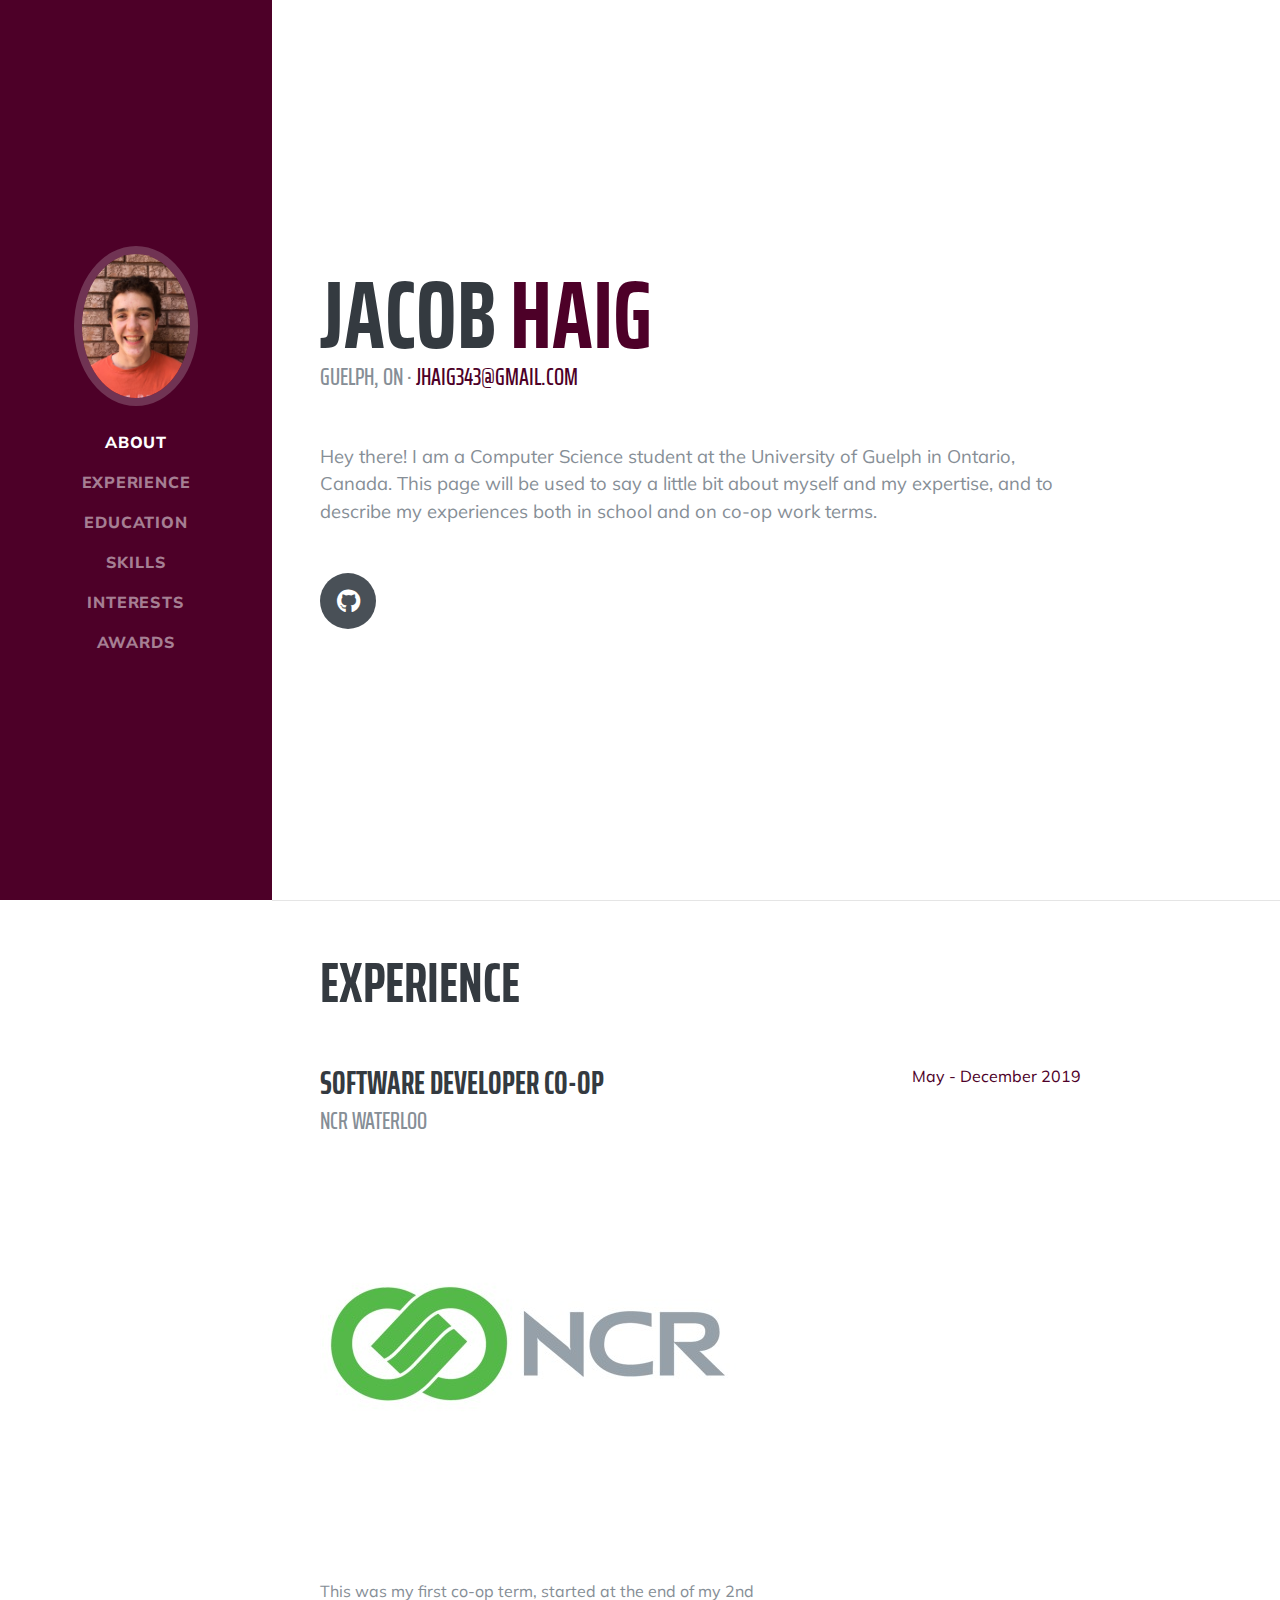
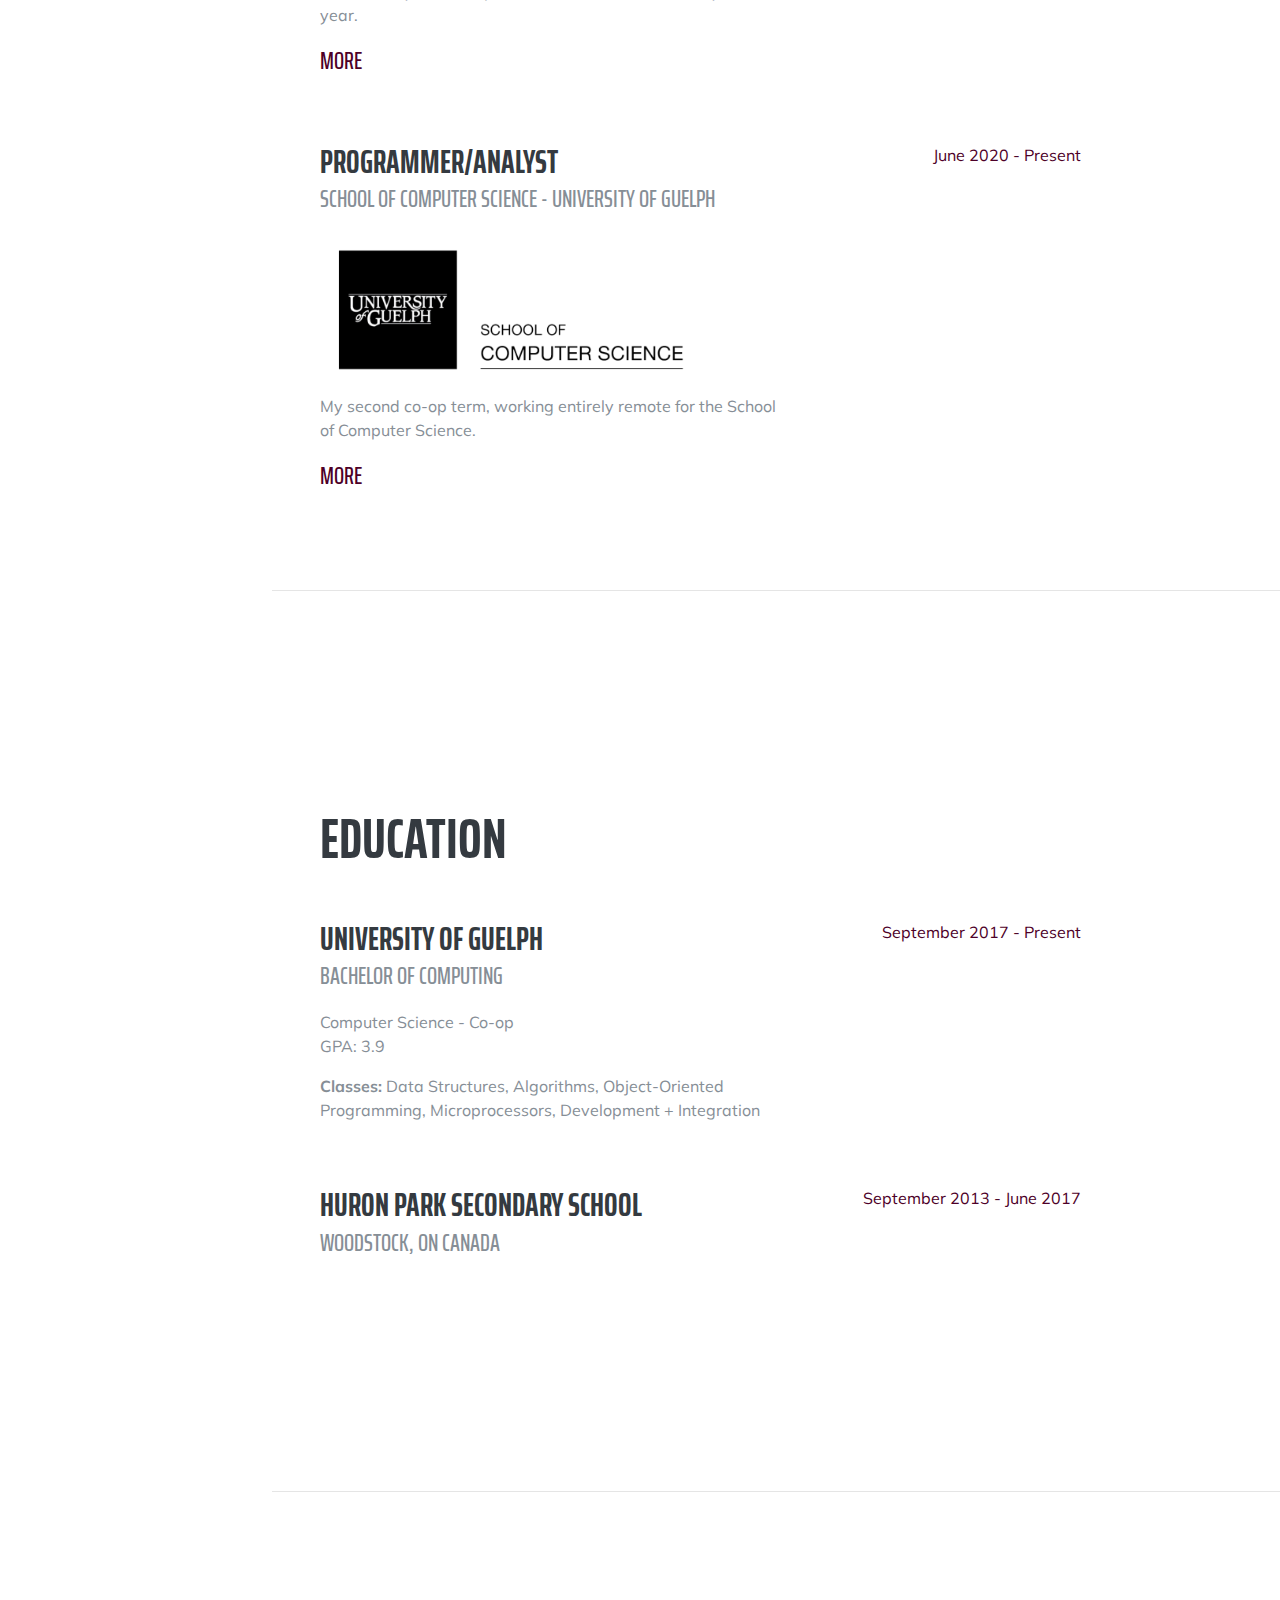
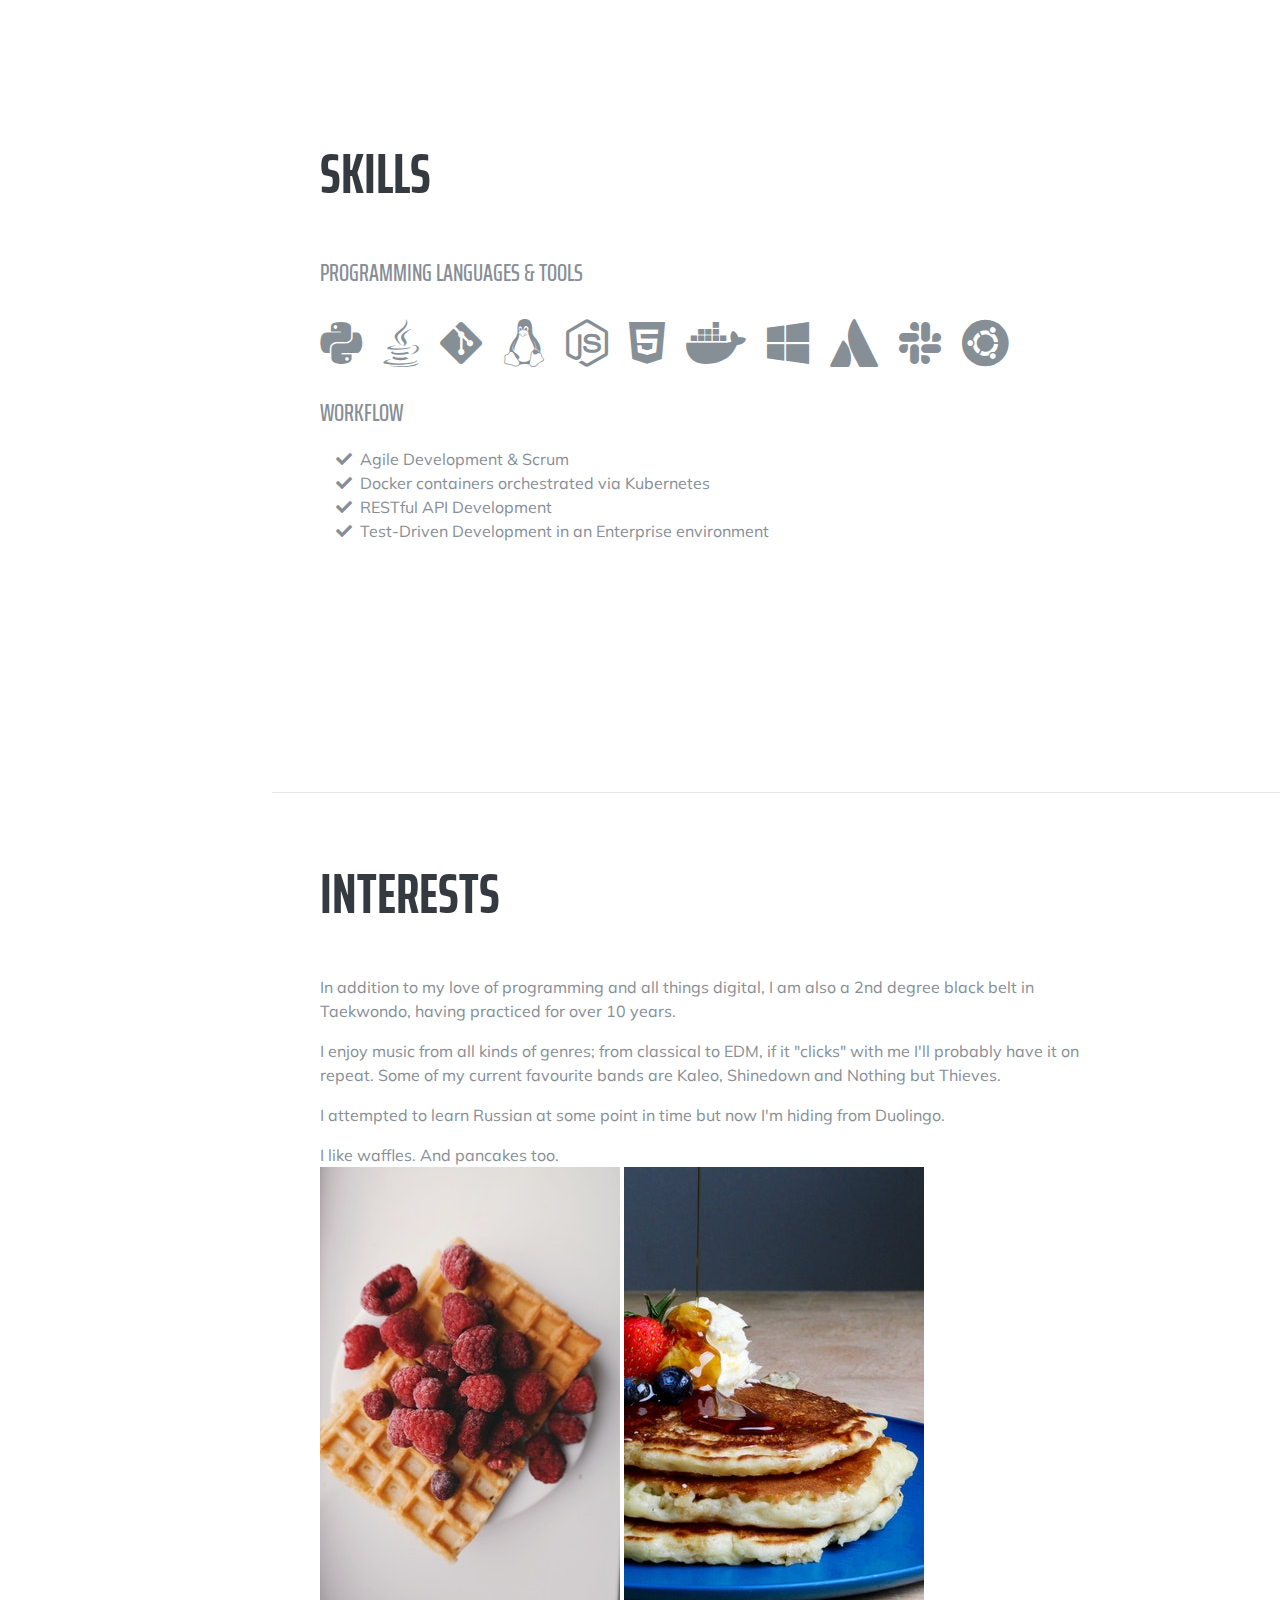
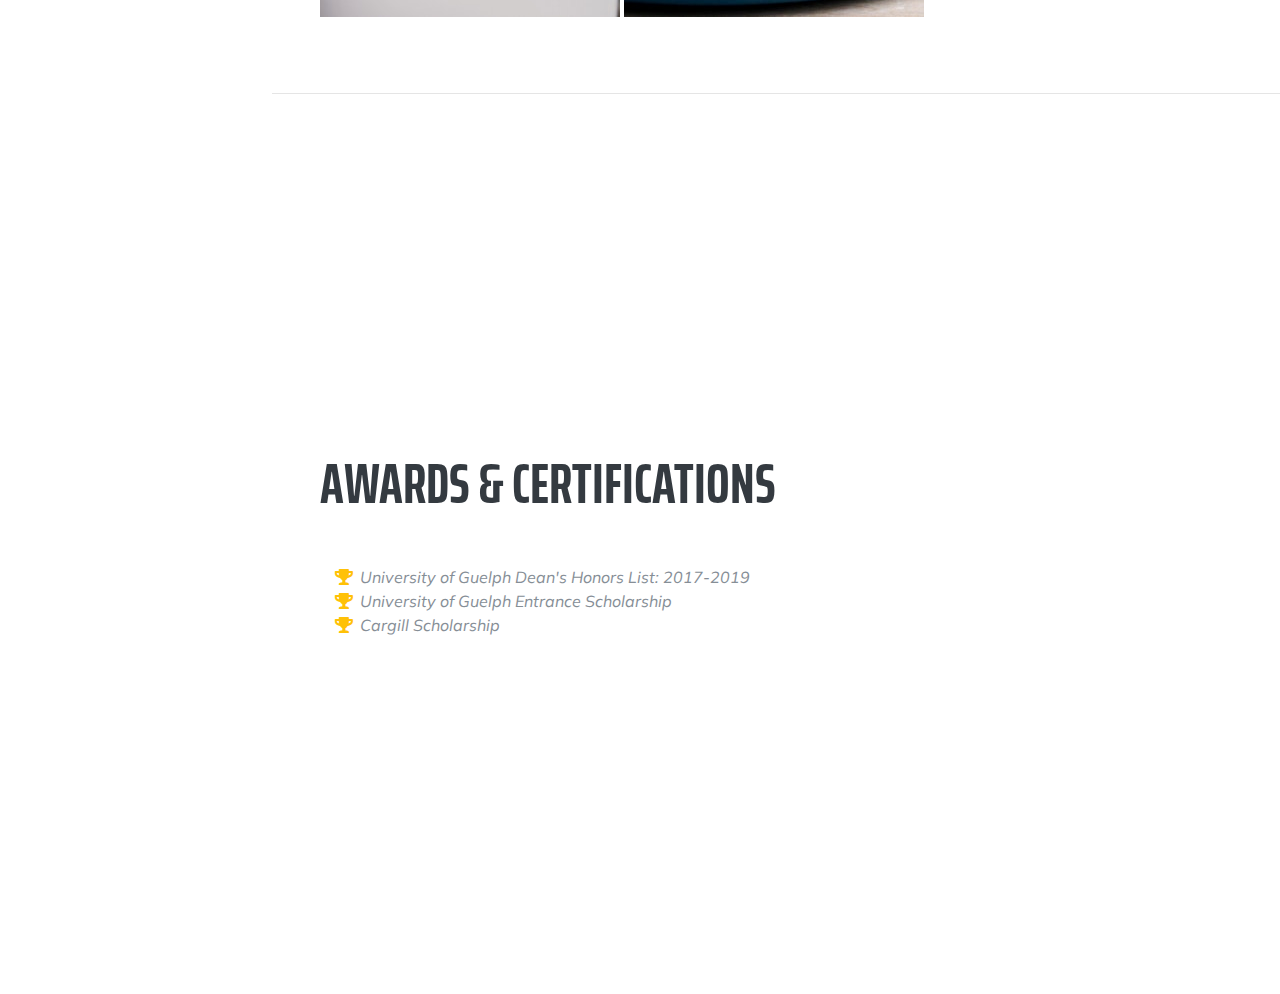
==== commit 0181ed23: "UoG Work Term initial commit; create work term page, link it from index" ====
--- a/index.html
+++ b/index.html
@@ -97,10 +97,24 @@
             <a href="./NCR.html" class="subheading mb-3">More</a></p> 
           </div>
           <div class="resume-date text-md-right">
-            <span class="text-primary">May 2019 - Present</span>
-          </div>
-        </div>
-
+            <span class="text-primary">May - December 2019</span>
+          </div>
+        </div>
+
+        <div class="resume-item d-flex flex-column flex-md-row justify-content-between mb-5">
+          <div class="resume-content">
+            <h3 class="mb-0">Programmer/Analyst</h3>
+            <div class="subheading mb-3">School of Computer Science - University of Guelph</div>
+            <!-- TODO: Image -->
+            <img class="img-fluid mx-auto mb-2" src="./img/SOCS.png" alt=""/>
+            <p>My second co-op term, working entirely remote for the School of Computer Science.</p>
+            <a href="./UoGuelph.html" class="subheading mb-3">More</a>
+          </div>
+          <div class="resume-date text-md-right">
+            <span class="text-primary">June 2020 - Present</span>
+          </div> 
+        </div>
+        
         <!-- <div class="resume-item d-flex flex-column flex-md-row justify-content-between mb-5">
           <div class="resume-content">
             <h3 class="mb-0">Web Developer</h3>
--- a/css/resume.min.css
+++ b/css/resume.min.css
@@ -3,4 +3,4 @@
  * Copyright 2013-2019 Start Bootstrap
  * Licensed under MIT (https://github.com/BlackrockDigital/startbootstrap-resume/blob/master/LICENSE)
  */
- body{font-family:'Muli', -apple-system, BlinkMacSystemFont, 'Segoe UI', Roboto, 'Helvetica Neue', Arial, sans-serif, 'Apple Color Emoji', 'Segoe UI Emoji', 'Segoe UI Symbol', 'Noto Color Emoji';padding-top:54px;color:#868e96}@media (min-width: 992px){body{padding-top:0;padding-left:17rem}}h1,h2,h3,h4,h5,h6{font-family:'Saira Extra Condensed', -apple-system, BlinkMacSystemFont, 'Segoe UI', Roboto, 'Helvetica Neue', Arial, sans-serif, 'Apple Color Emoji', 'Segoe UI Emoji', 'Segoe UI Symbol', 'Noto Color Emoji';font-weight:700;text-transform:uppercase;color:#343a40}h1{font-size:6rem;line-height:5.5rem}h2{font-size:3.5rem}h3{font-size:2rem}p.lead{font-size:1.15rem;font-weight:400}.subheading{text-transform:uppercase;font-weight:500;font-family:'Saira Extra Condensed', -apple-system, BlinkMacSystemFont, 'Segoe UI', Roboto, 'Helvetica Neue', Arial, sans-serif, 'Apple Color Emoji', 'Segoe UI Emoji', 'Segoe UI Symbol', 'Noto Color Emoji';font-size:1.5rem}.social-icons a{display:inline-block;height:3.5rem;width:3.5rem;background-color:#495057;color:#fff !important;border-radius:100%;text-align:center;font-size:1.5rem;line-height:3.5rem;margin-right:1rem}.social-icons a:last-child{margin-right:0}.social-icons a:hover{background-color:#4d0028}.dev-icons{font-size:3rem}.dev-icons .list-inline-item i:hover{color:#4d0028}#sideNav .navbar-nav .nav-item .nav-link{font-weight:800;letter-spacing:0.05rem;text-transform:uppercase}#sideNav .navbar-toggler:focus{outline-color:#d48a6e}@media (min-width: 992px){#sideNav{text-align:center;position:fixed;top:0;left:0;display:-webkit-box;display:-ms-flexbox;display:flex;-webkit-box-orient:vertical;-webkit-box-direction:normal;-ms-flex-direction:column;flex-direction:column;width:17rem;height:100vh}#rightBar{position:fixed;top:0;left:90%;display:-webkit-box;display:-ms-flexbox;display:flex;-webkit-box-orient:vertical;-webkit-box-direction:normal;-ms-flex-direction:column;flex-direction:column;width:17rem;height:100vh}#sideNav .navbar-brand{display:-webkit-box;display:-ms-flexbox;display:flex;margin:auto auto 0;padding:0.5rem}#sideNav .navbar-brand .img-profile{max-width:10rem;max-height:10rem;border:0.5rem solid rgba(255, 255, 255, 0.2)}#sideNav .navbar-collapse{display:-webkit-box;display:-ms-flexbox;display:flex;-webkit-box-align:start;-ms-flex-align:start;align-items:flex-start;-webkit-box-flex:0;-ms-flex-positive:0;flex-grow:0;width:100%;margin-bottom:auto}#sideNav .navbar-collapse .navbar-nav{-webkit-box-orient:vertical;-webkit-box-direction:normal;-ms-flex-direction:column;flex-direction:column;width:100%}#sideNav .navbar-collapse .navbar-nav .nav-item{display:block}#sideNav .navbar-collapse .navbar-nav .nav-item .nav-link{display:block}}section.resume-section{padding-top:5rem !important;padding-bottom:5rem !important;max-width:85%}section.resume-section .resume-item .resume-date{min-width:none}@media (min-width: 768px){section.resume-section{min-height:100vh}section.resume-section .resume-item .resume-date{min-width:18rem}}@media (min-width: 992px){section.resume-section{padding-top:3rem !important;padding-bottom:3rem !important}}.bg-primary{background-color:#4d0028 !important}.text-primary{color:#4d0028 !important}a{color:#4d0028}a:active,a:focus,a:hover{color:#824027}+ body{font-family:'Muli', -apple-system, BlinkMacSystemFont, 'Segoe UI', Roboto, 'Helvetica Neue', Arial, sans-serif, 'Apple Color Emoji', 'Segoe UI Emoji', 'Segoe UI Symbol', 'Noto Color Emoji';padding-top:54px;color:#868e96}@media (min-width: 992px){body{padding-top:0;padding-left:17rem}}h1,h2,h3,h4,h5,h6{font-family:'Saira Extra Condensed', -apple-system, BlinkMacSystemFont, 'Segoe UI', Roboto, 'Helvetica Neue', Arial, sans-serif, 'Apple Color Emoji', 'Segoe UI Emoji', 'Segoe UI Symbol', 'Noto Color Emoji';font-weight:700;text-transform:uppercase;color:#343a40}h1{font-size:6rem;line-height:5.5rem}h2{font-size:3.5rem}h3{font-size:2rem}p.lead{font-size:1.15rem;font-weight:400}.subheading{text-transform:uppercase;font-weight:500;font-family:'Saira Extra Condensed', -apple-system, BlinkMacSystemFont, 'Segoe UI', Roboto, 'Helvetica Neue', Arial, sans-serif, 'Apple Color Emoji', 'Segoe UI Emoji', 'Segoe UI Symbol', 'Noto Color Emoji';font-size:1.5rem}.social-icons a{display:inline-block;height:3.5rem;width:3.5rem;background-color:#495057;color:#fff !important;border-radius:100%;text-align:center;font-size:1.5rem;line-height:3.5rem;margin-right:1rem}.social-icons a:last-child{margin-right:0}.social-icons a:hover{background-color:#4d0028}.dev-icons{font-size:3rem}.dev-icons .list-inline-item i:hover{color:#4d0028}#sideNav .navbar-nav .nav-item .nav-link{font-weight:800;letter-spacing:0.05rem;text-transform:uppercase}#sideNav .navbar-toggler:focus{outline-color:#d48a6e}@media (min-width: 992px){#sideNav{text-align:center;position:fixed;top:0;left:0;display:-webkit-box;display:-ms-flexbox;display:flex;-webkit-box-orient:vertical;-webkit-box-direction:normal;-ms-flex-direction:column;flex-direction:column;width:17rem;height:100vh}#rightBar{position:fixed;top:0;left:90%;display:-webkit-box;display:-ms-flexbox;display:flex;-webkit-box-orient:vertical;-webkit-box-direction:normal;-ms-flex-direction:column;flex-direction:column;width:17rem;height:100vh}#sideNav .navbar-brand{display:-webkit-box;display:-ms-flexbox;display:flex;margin:auto auto 0;padding:0.5rem}#sideNav .navbar-brand .img-profile{max-width:10rem;max-height:10rem;border:0.5rem solid rgba(255, 255, 255, 0.2)}#sideNav .navbar-collapse{display:-webkit-box;display:-ms-flexbox;display:flex;-webkit-box-align:start;-ms-flex-align:start;align-items:flex-start;-webkit-box-flex:0;-ms-flex-positive:0;flex-grow:0;width:100%;margin-bottom:auto}#sideNav .navbar-collapse .navbar-nav{-webkit-box-orient:vertical;-webkit-box-direction:normal;-ms-flex-direction:column;flex-direction:column;width:100%}#sideNav .navbar-collapse .navbar-nav .nav-item{display:block}#sideNav .navbar-collapse .navbar-nav .nav-item .nav-link{display:block}}section.resume-section{padding-top:5rem !important;padding-bottom:5rem !important;max-width:85%}section.resume-section .resume-item .resume-date{min-width:none}@media (min-width: 768px){section.resume-section{min-height:100vh}section.work-term{min-height: 80vh;}section.resume-section .resume-item .resume-date{min-width:18rem}}@media (min-width: 992px){section.resume-section{padding-top:3rem !important;padding-bottom:3rem !important}}.bg-primary{background-color:#4d0028 !important}.text-primary{color:#4d0028 !important}a{color:#4d0028}a:active,a:focus,a:hover{color:#824027}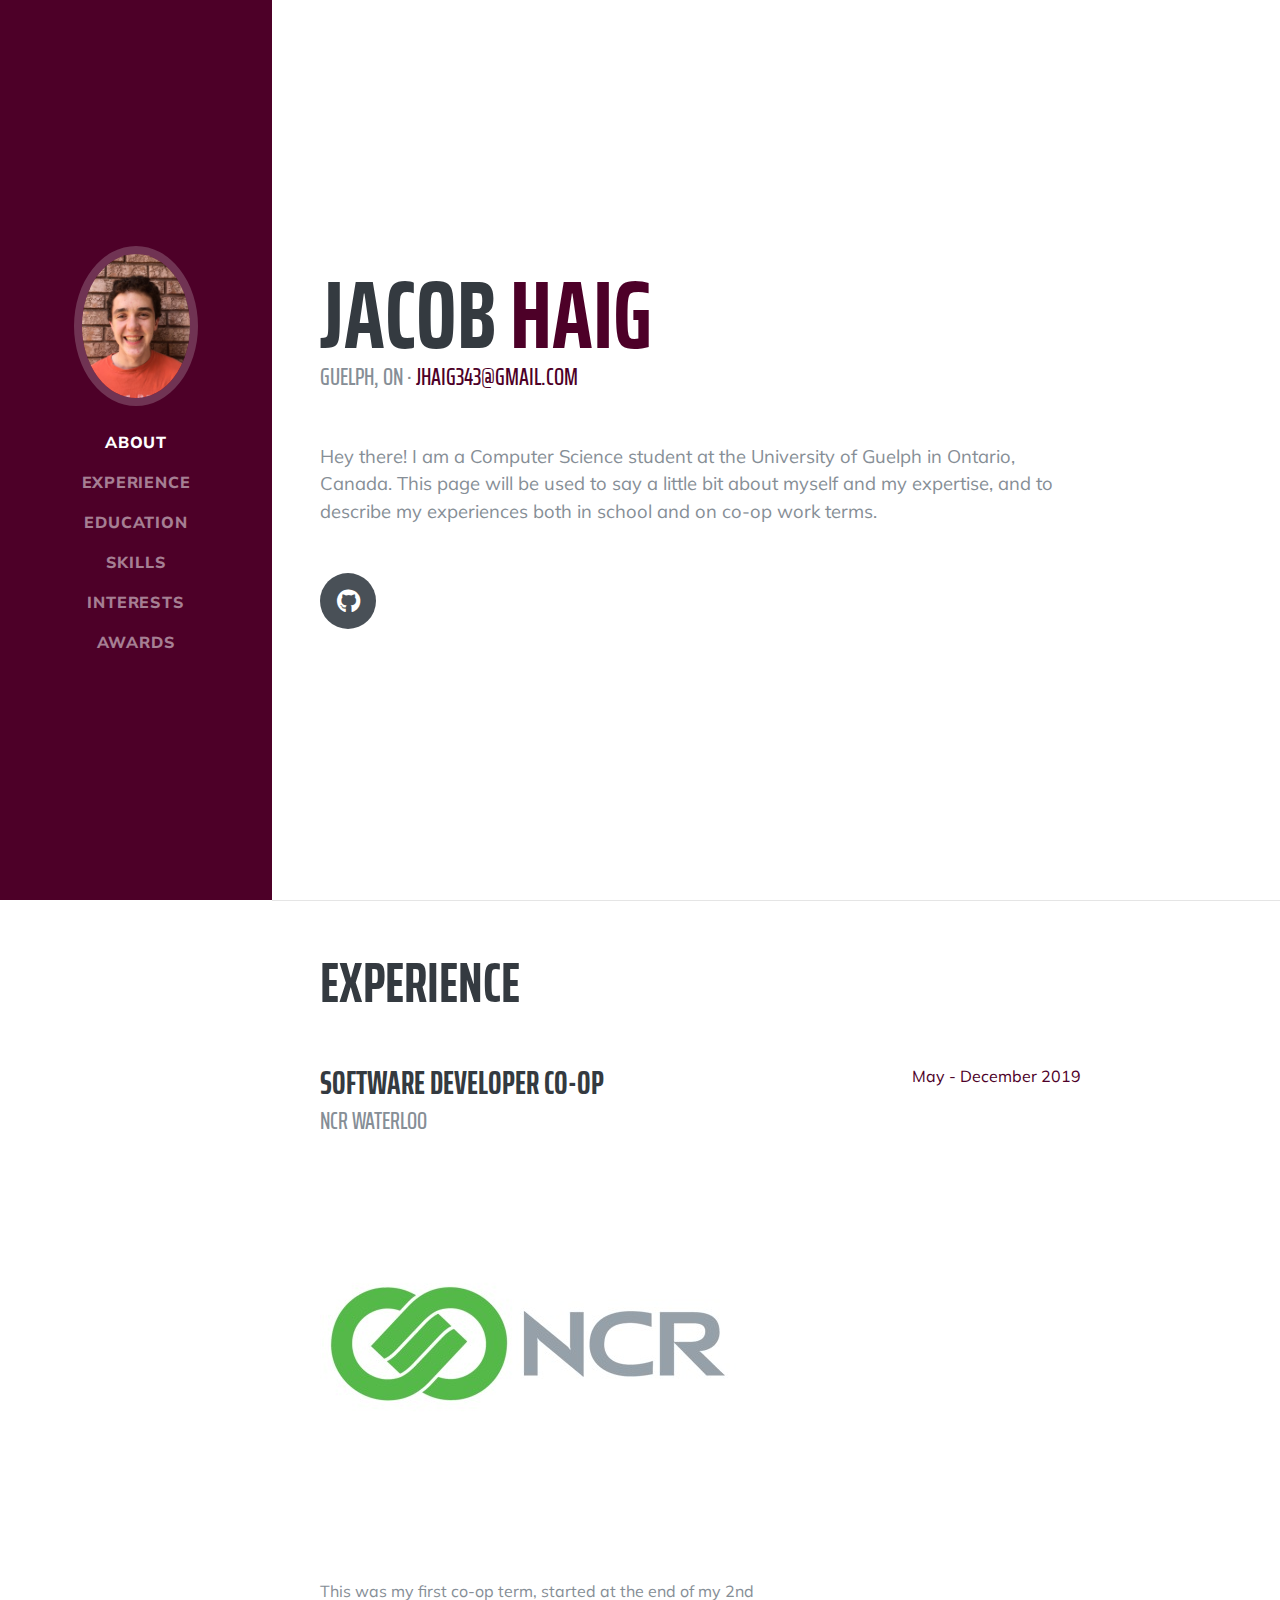
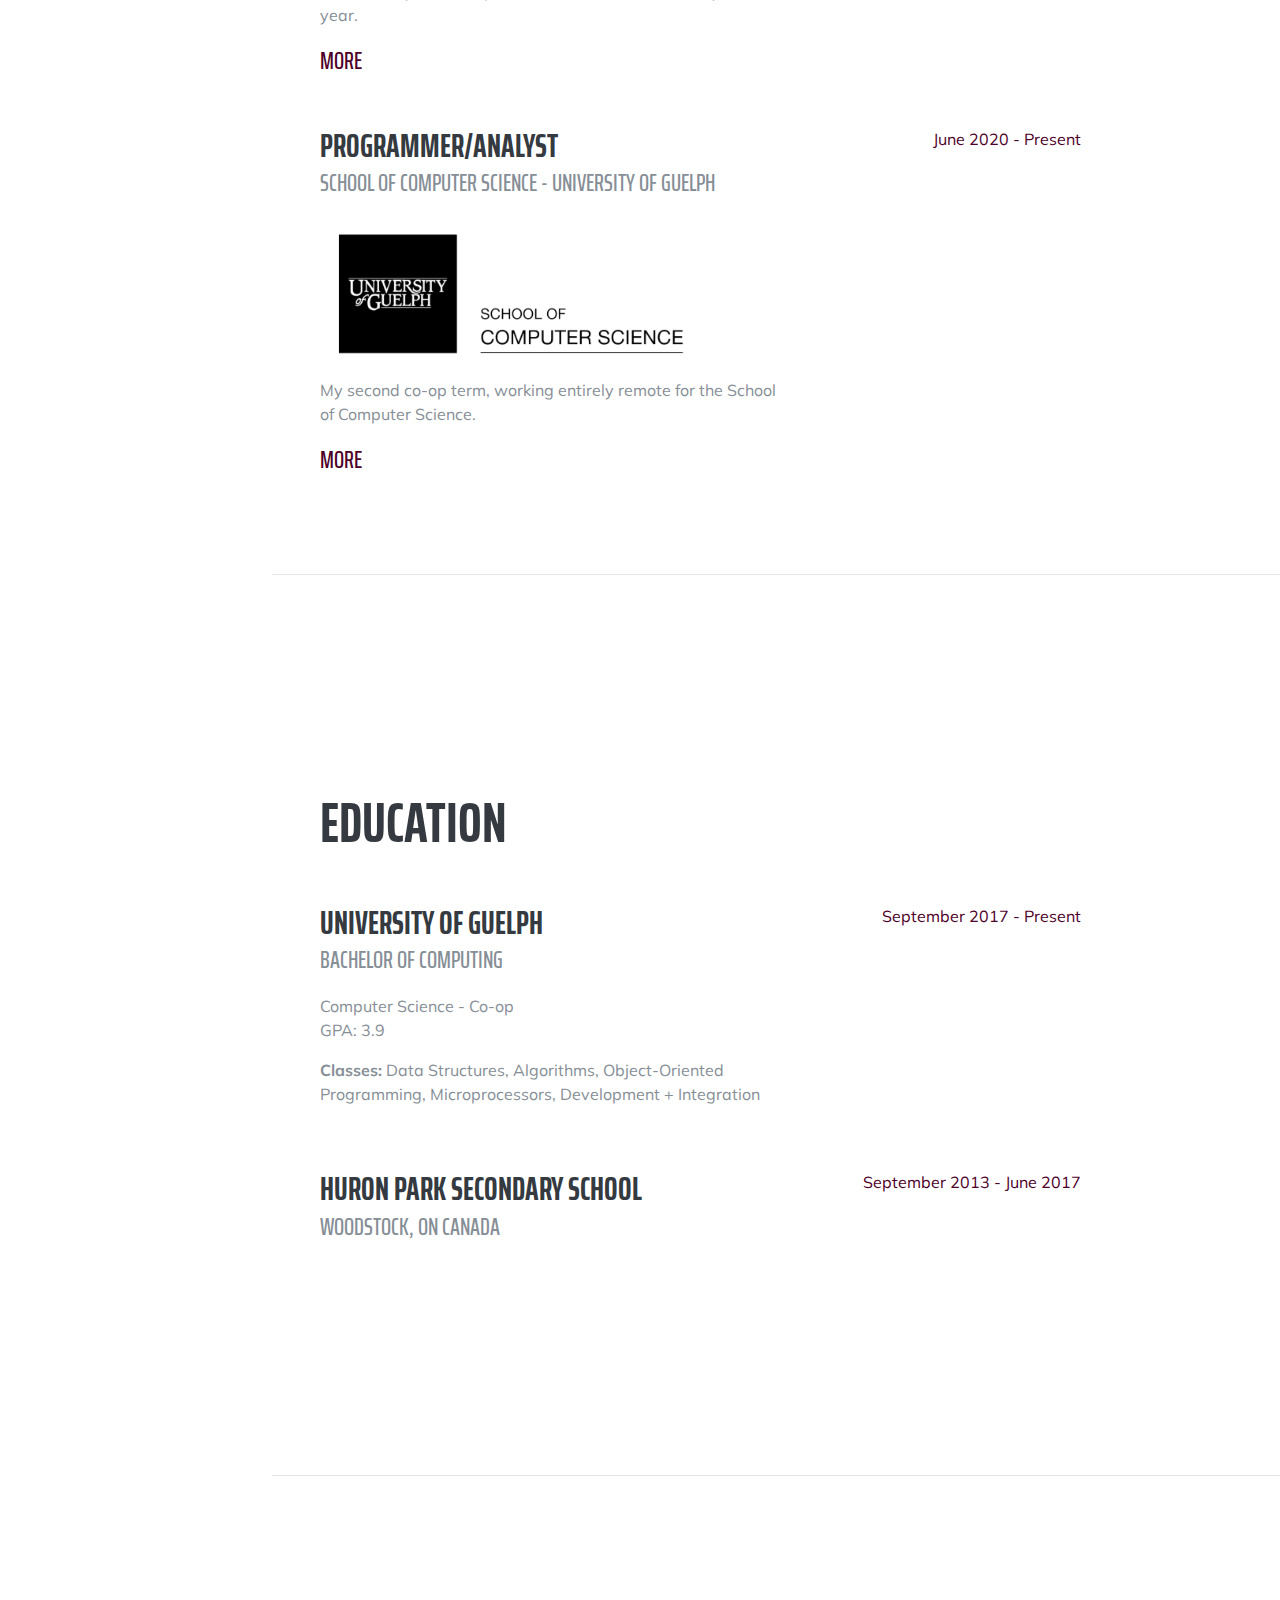
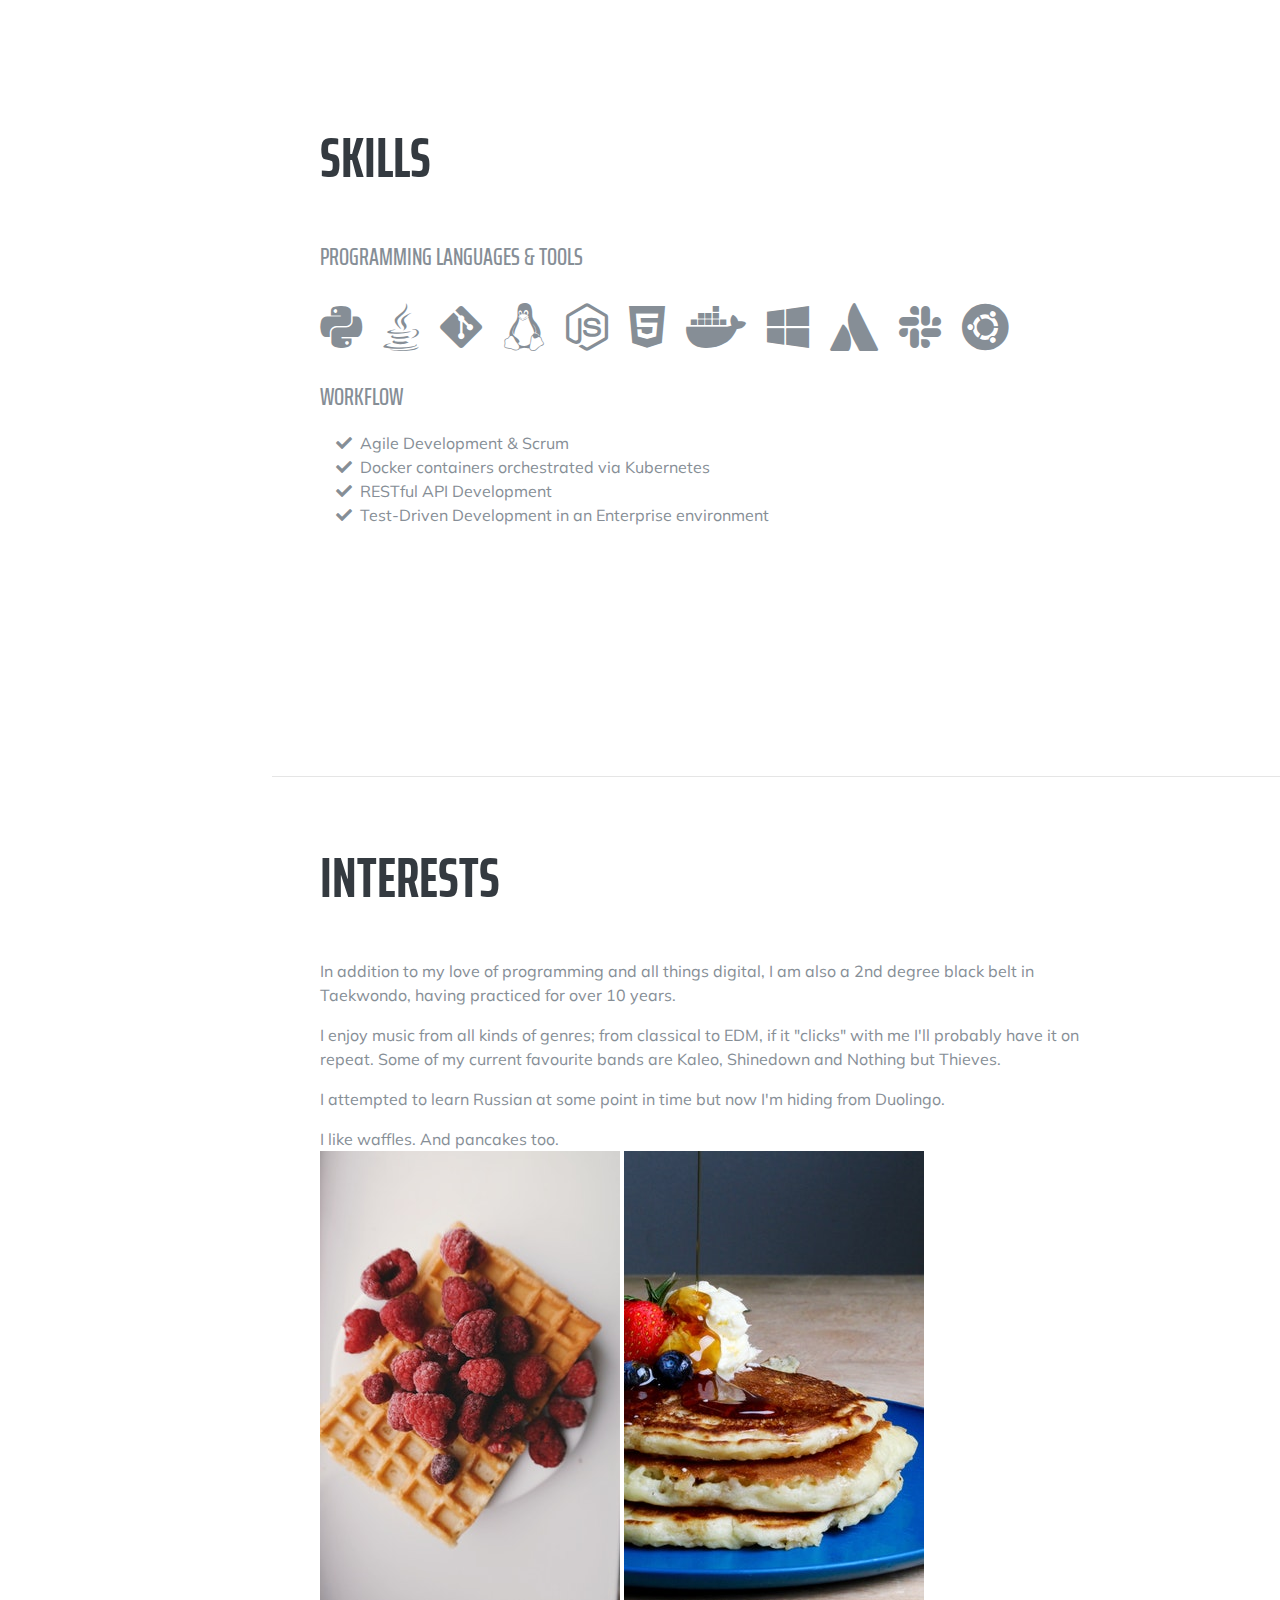
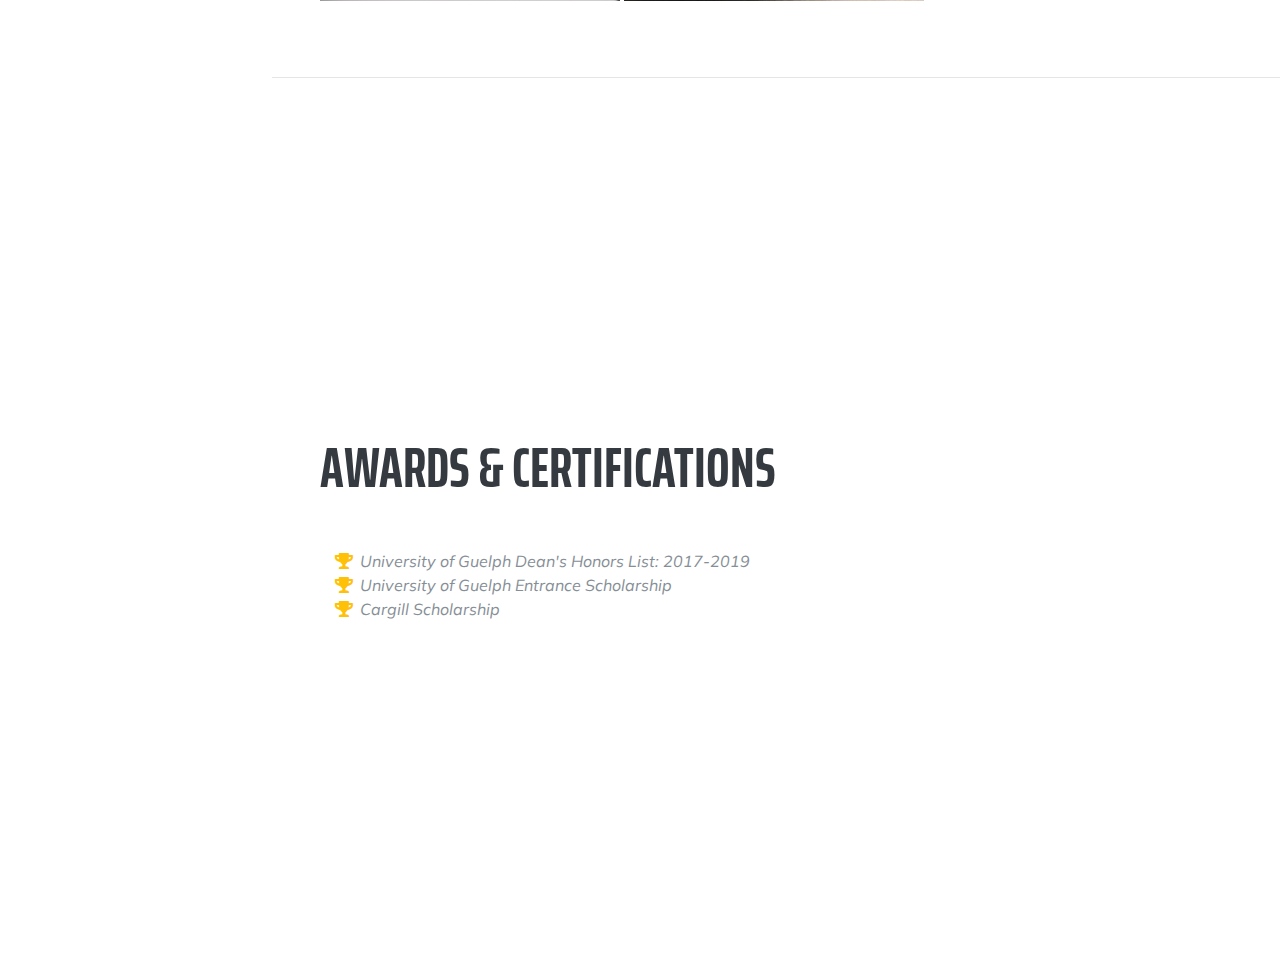
==== commit 4d44b1b6: "Merge branch 'uog-work-term'" ====
--- a/index.html
+++ b/index.html
@@ -94,7 +94,7 @@
             <div class="subheading mb-3">NCR Waterloo</div>
             <img class="img-fluid mx-auto mb-2 " src="./img/NCRLogo.jpg" alt="">
             <p>This was my first co-op term, started at the end of my 2nd year.</p> 
-            <a href="./NCR.html" class="subheading mb-3">More</a></p> 
+            <a href="./NCR.html" class="subheading mb-3">More</a>
           </div>
           <div class="resume-date text-md-right">
             <span class="text-primary">May - December 2019</span>
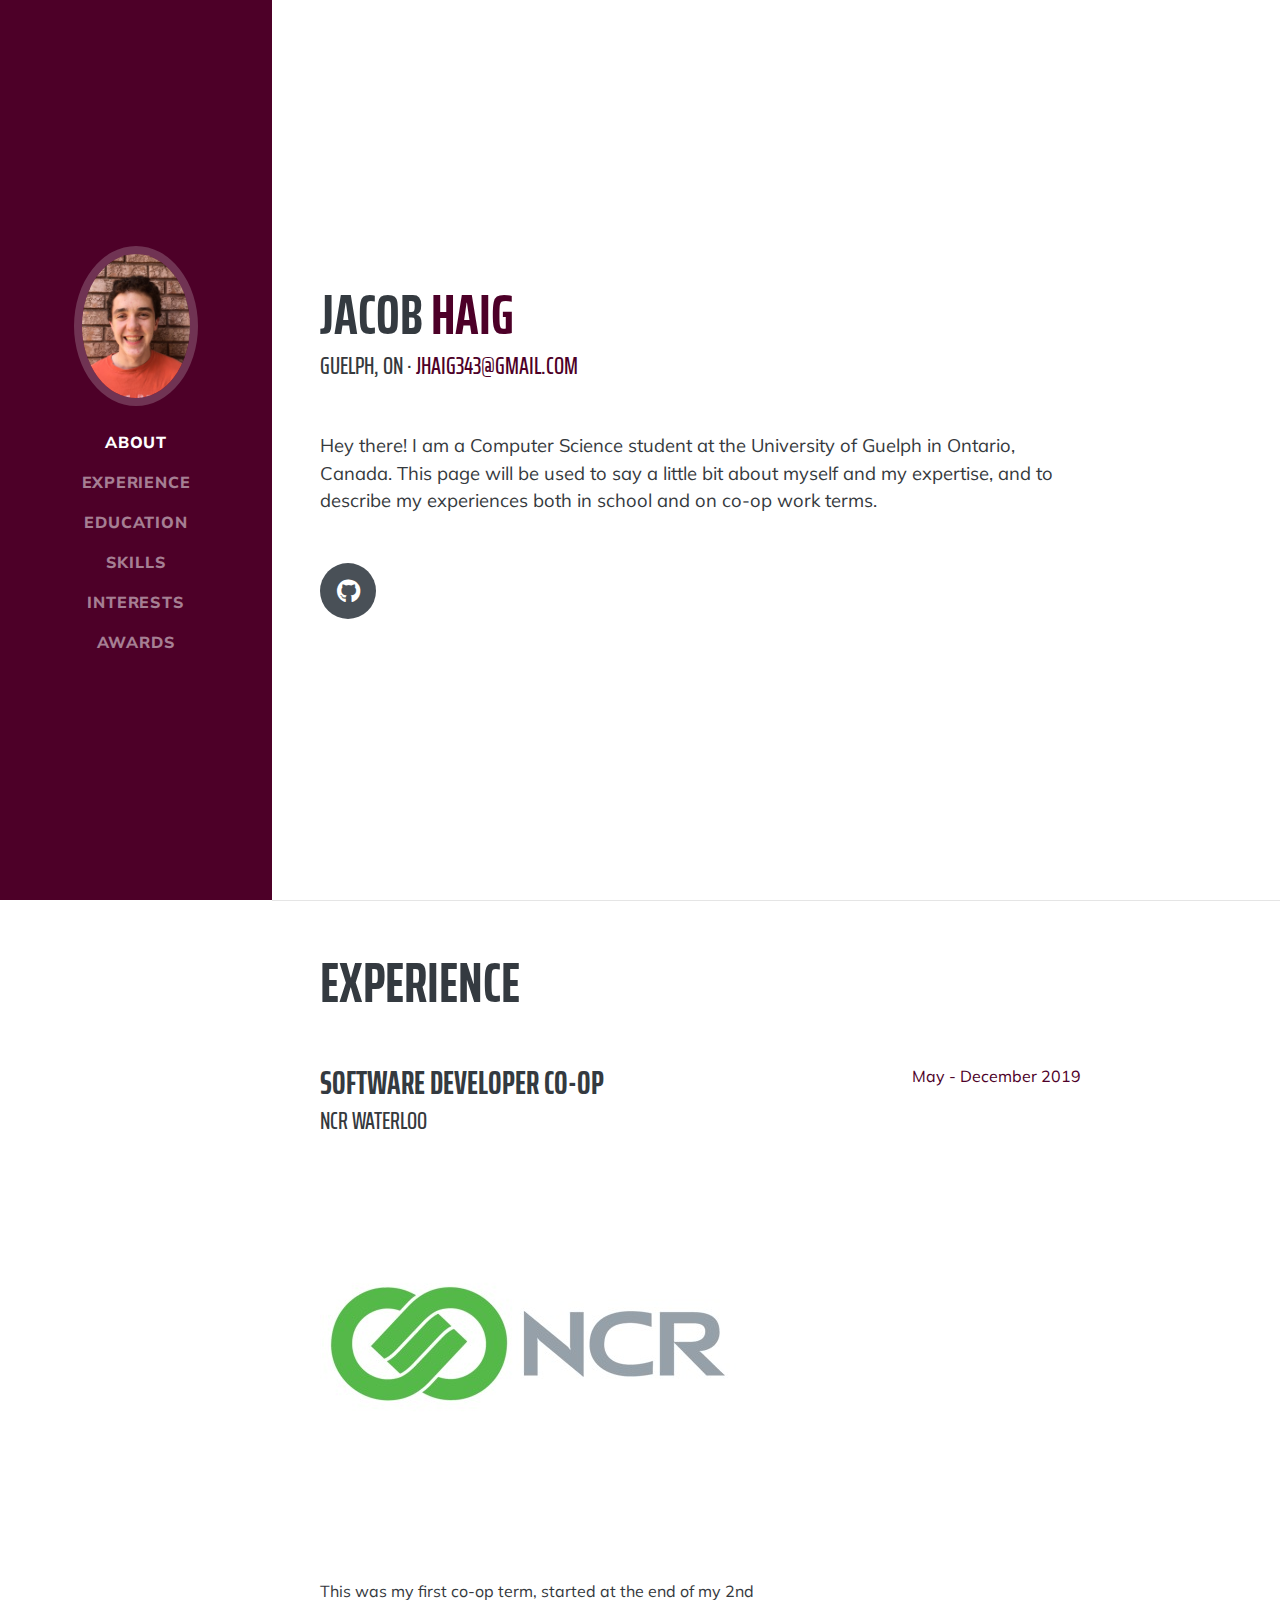
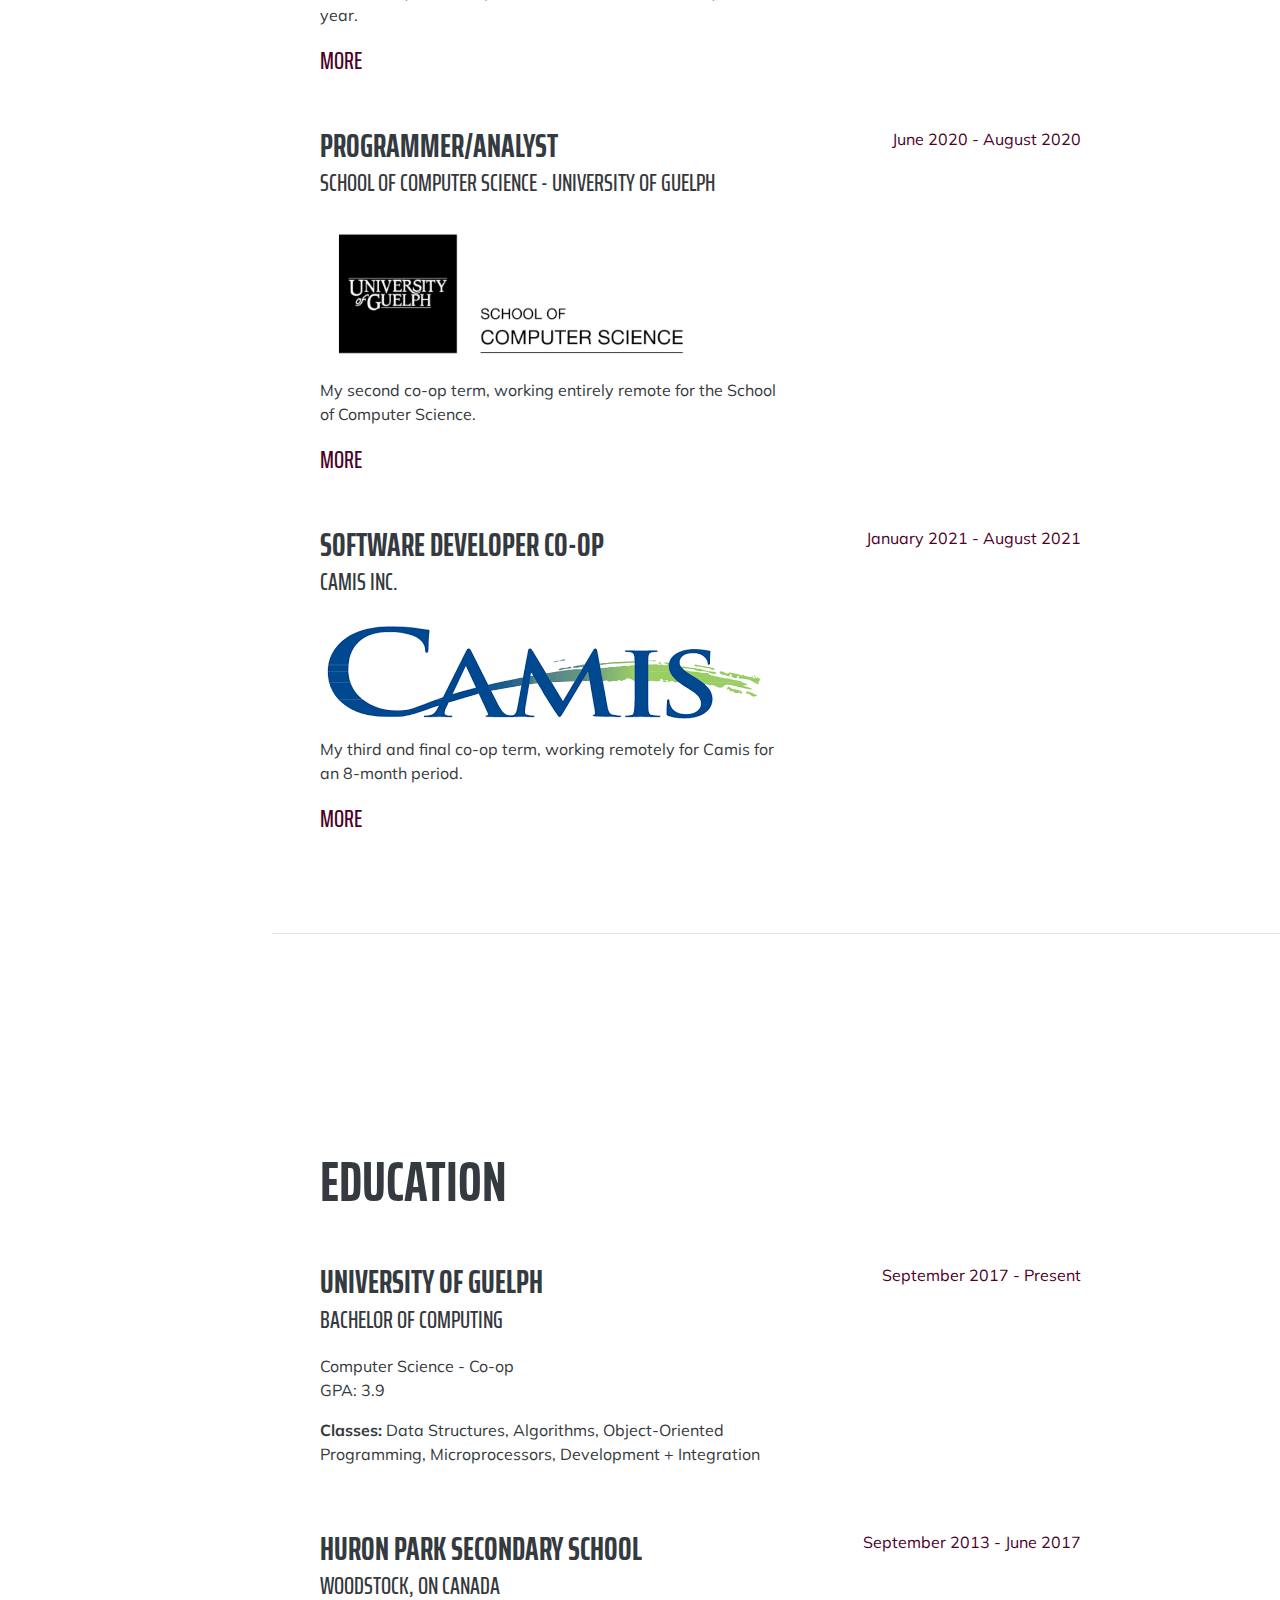
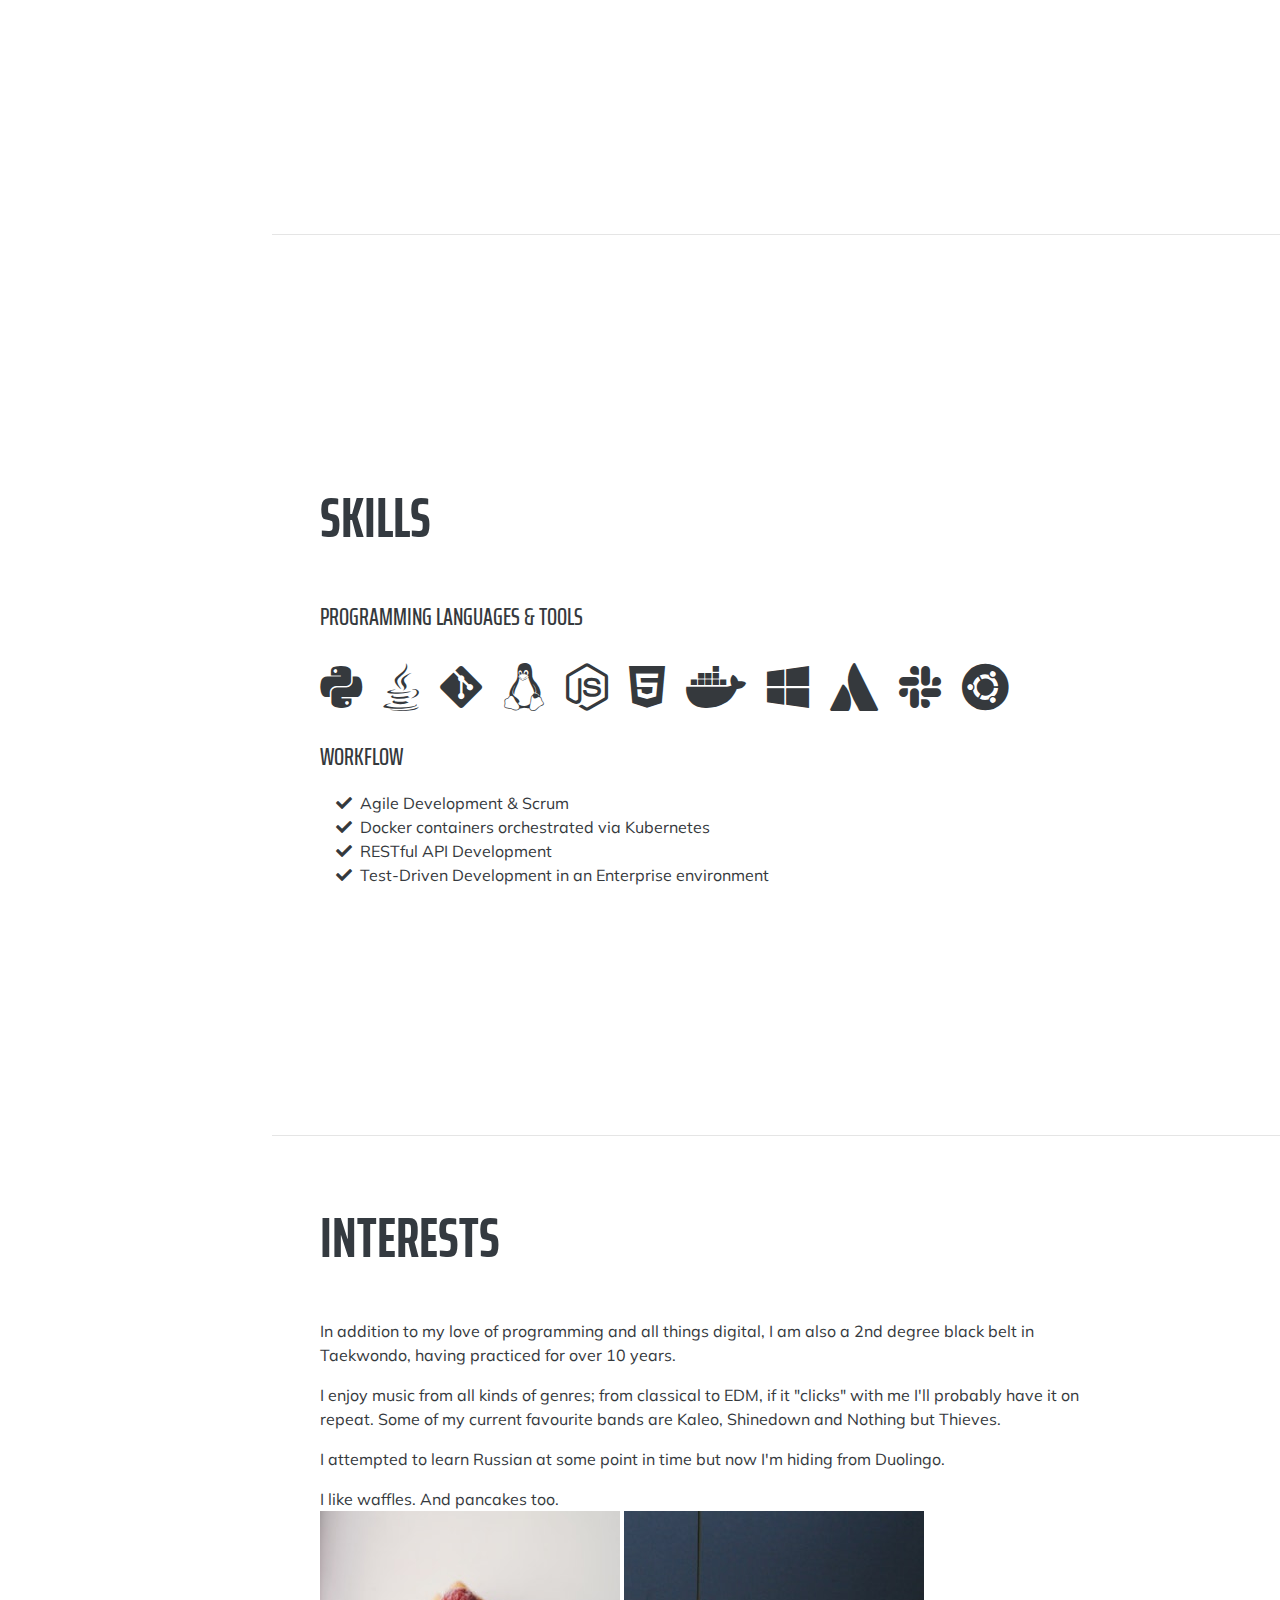
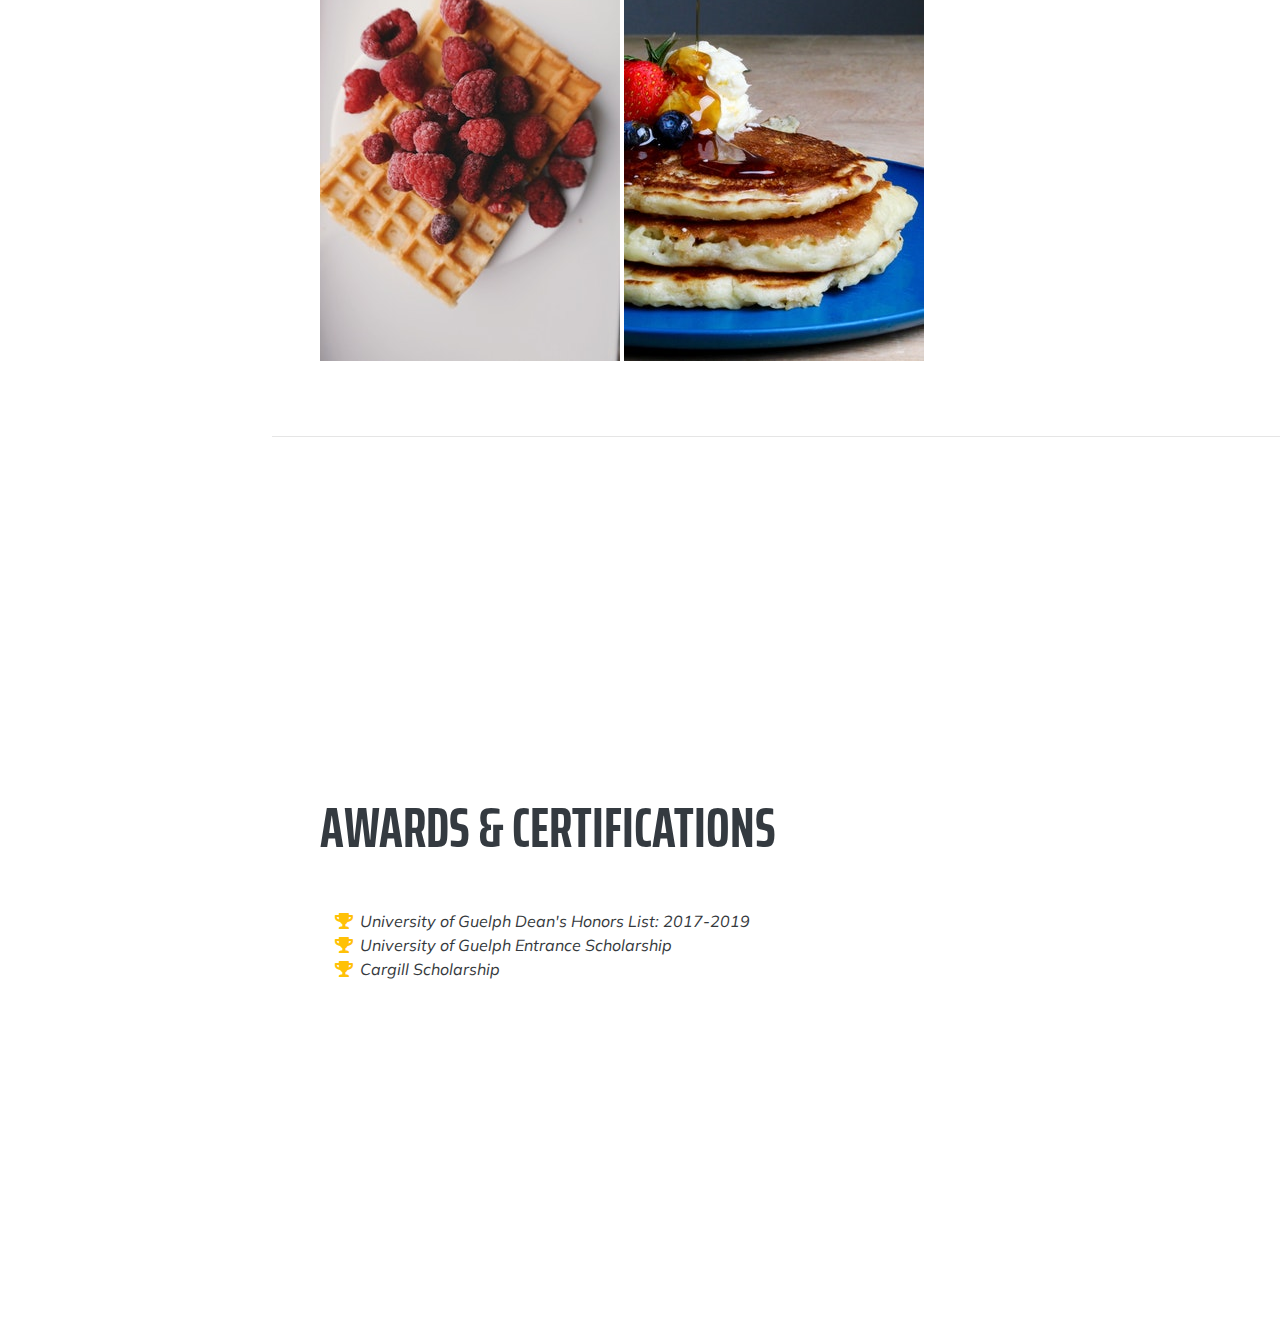
==== commit c38d4ec4: "Add link to Camis report in Experience section on main page" ====
--- a/index.html
+++ b/index.html
@@ -64,9 +64,9 @@
 
     <section class="resume-section p-3 p-lg-5 d-flex align-items-center" id="about">
       <div class="w-100">
-        <h1 class="mb-0">Jacob
+        <h2 class="mb-0">Jacob
           <span class="text-primary">Haig</span>
-        </h1>
+        </h2>
         <div class="subheading mb-5">Guelph, ON · 
           <a href="mailto:jhaig343@gmail.com">jhaig343@gmail.com</a>
         </div>
@@ -105,28 +105,29 @@
           <div class="resume-content">
             <h3 class="mb-0">Programmer/Analyst</h3>
             <div class="subheading mb-3">School of Computer Science - University of Guelph</div>
-            <!-- TODO: Image -->
             <img class="img-fluid mx-auto mb-2" src="./img/SOCS.png" alt=""/>
             <p>My second co-op term, working entirely remote for the School of Computer Science.</p>
             <a href="./UoGuelph.html" class="subheading mb-3">More</a>
           </div>
           <div class="resume-date text-md-right">
-            <span class="text-primary">June 2020 - Present</span>
+            <span class="text-primary">June 2020 - August 2020</span>
           </div> 
         </div>
         
-        <!-- <div class="resume-item d-flex flex-column flex-md-row justify-content-between mb-5">
-          <div class="resume-content">
-            <h3 class="mb-0">Web Developer</h3>
-            <div class="subheading mb-3">Intelitec Solutions</div>
-            <p>Capitalize on low hanging fruit to identify a ballpark value added activity to beta test. Override the digital divide with additional clickthroughs from DevOps. Nanotechnology immersion along the information highway will close the loop on focusing solely on the bottom line.</p>
-          </div>
-          <div class="resume-date text-md-right">
-            <span class="text-primary">December 2011 - March 2013</span>
-          </div>
-        </div>
-
-        -->
+        <div class="resume-item d-flex flex-column flex-md-row justify-content-between mb-5">
+          <div class="resume-content">
+            <h3 class="mb-0">Software Developer Co-op</h3>
+            <div class="subheading mb-3">Camis Inc.</div>
+            <img class="img-fluid mx-auto mb-2" src="./img/camis.png" alt=""/>
+            <p>My third and final co-op term, working remotely for Camis for an 8-month period.</p>
+            <a href="./UoGuelph.html" class="subheading mb-3">More</a>
+          </div>
+          <div class="resume-date text-md-right">
+            <span class="text-primary">January 2021 - August 2021</span>
+          </div>
+        </div>
+
+       
 
       </div>
 
--- a/css/resume.min.css
+++ b/css/resume.min.css
@@ -2,5 +2,4 @@
  * Start Bootstrap - Resume v5.0.6 (https://startbootstrap.com/template-overviews/resume)
  * Copyright 2013-2019 Start Bootstrap
  * Licensed under MIT (https://github.com/BlackrockDigital/startbootstrap-resume/blob/master/LICENSE)
- */
- body{font-family:'Muli', -apple-system, BlinkMacSystemFont, 'Segoe UI', Roboto, 'Helvetica Neue', Arial, sans-serif, 'Apple Color Emoji', 'Segoe UI Emoji', 'Segoe UI Symbol', 'Noto Color Emoji';padding-top:54px;color:#868e96}@media (min-width: 992px){body{padding-top:0;padding-left:17rem}}h1,h2,h3,h4,h5,h6{font-family:'Saira Extra Condensed', -apple-system, BlinkMacSystemFont, 'Segoe UI', Roboto, 'Helvetica Neue', Arial, sans-serif, 'Apple Color Emoji', 'Segoe UI Emoji', 'Segoe UI Symbol', 'Noto Color Emoji';font-weight:700;text-transform:uppercase;color:#343a40}h1{font-size:6rem;line-height:5.5rem}h2{font-size:3.5rem}h3{font-size:2rem}p.lead{font-size:1.15rem;font-weight:400}.subheading{text-transform:uppercase;font-weight:500;font-family:'Saira Extra Condensed', -apple-system, BlinkMacSystemFont, 'Segoe UI', Roboto, 'Helvetica Neue', Arial, sans-serif, 'Apple Color Emoji', 'Segoe UI Emoji', 'Segoe UI Symbol', 'Noto Color Emoji';font-size:1.5rem}.social-icons a{display:inline-block;height:3.5rem;width:3.5rem;background-color:#495057;color:#fff !important;border-radius:100%;text-align:center;font-size:1.5rem;line-height:3.5rem;margin-right:1rem}.social-icons a:last-child{margin-right:0}.social-icons a:hover{background-color:#4d0028}.dev-icons{font-size:3rem}.dev-icons .list-inline-item i:hover{color:#4d0028}#sideNav .navbar-nav .nav-item .nav-link{font-weight:800;letter-spacing:0.05rem;text-transform:uppercase}#sideNav .navbar-toggler:focus{outline-color:#d48a6e}@media (min-width: 992px){#sideNav{text-align:center;position:fixed;top:0;left:0;display:-webkit-box;display:-ms-flexbox;display:flex;-webkit-box-orient:vertical;-webkit-box-direction:normal;-ms-flex-direction:column;flex-direction:column;width:17rem;height:100vh}#rightBar{position:fixed;top:0;left:90%;display:-webkit-box;display:-ms-flexbox;display:flex;-webkit-box-orient:vertical;-webkit-box-direction:normal;-ms-flex-direction:column;flex-direction:column;width:17rem;height:100vh}#sideNav .navbar-brand{display:-webkit-box;display:-ms-flexbox;display:flex;margin:auto auto 0;padding:0.5rem}#sideNav .navbar-brand .img-profile{max-width:10rem;max-height:10rem;border:0.5rem solid rgba(255, 255, 255, 0.2)}#sideNav .navbar-collapse{display:-webkit-box;display:-ms-flexbox;display:flex;-webkit-box-align:start;-ms-flex-align:start;align-items:flex-start;-webkit-box-flex:0;-ms-flex-positive:0;flex-grow:0;width:100%;margin-bottom:auto}#sideNav .navbar-collapse .navbar-nav{-webkit-box-orient:vertical;-webkit-box-direction:normal;-ms-flex-direction:column;flex-direction:column;width:100%}#sideNav .navbar-collapse .navbar-nav .nav-item{display:block}#sideNav .navbar-collapse .navbar-nav .nav-item .nav-link{display:block}}section.resume-section{padding-top:5rem !important;padding-bottom:5rem !important;max-width:85%}section.resume-section .resume-item .resume-date{min-width:none}@media (min-width: 768px){section.resume-section{min-height:100vh}section.work-term{min-height: 80vh;}section.resume-section .resume-item .resume-date{min-width:18rem}}@media (min-width: 992px){section.resume-section{padding-top:3rem !important;padding-bottom:3rem !important}}.bg-primary{background-color:#4d0028 !important}.text-primary{color:#4d0028 !important}a{color:#4d0028}a:active,a:focus,a:hover{color:#824027}+ */body{font-family:Muli,-apple-system,BlinkMacSystemFont,'Segoe UI',Roboto,'Helvetica Neue',Arial,sans-serif,'Apple Color Emoji','Segoe UI Emoji','Segoe UI Symbol','Noto Color Emoji';padding-top:54px;color:#35393d}@media (min-width:992px){body{padding-top:0;padding-left:17rem}}h1,h2,h3,h4,h5,h6{font-family:'Saira Extra Condensed',-apple-system,BlinkMacSystemFont,'Segoe UI',Roboto,'Helvetica Neue',Arial,sans-serif,'Apple Color Emoji','Segoe UI Emoji','Segoe UI Symbol','Noto Color Emoji';font-weight:700;text-transform:uppercase;color:#343a40}Co h1{font-size:6rem;line-height:5.5rem}h2{font-size:3.5rem}h3{font-size:2rem}p.lead{font-size:1.15rem;font-weight:400}.subheading{text-transform:uppercase;font-weight:500;font-family:'Saira Extra Condensed',-apple-system,BlinkMacSystemFont,'Segoe UI',Roboto,'Helvetica Neue',Arial,sans-serif,'Apple Color Emoji','Segoe UI Emoji','Segoe UI Symbol','Noto Color Emoji';font-size:1.5rem}.social-icons a{display:inline-block;height:3.5rem;width:3.5rem;background-color:#495057;color:#fff!important;border-radius:100%;text-align:center;font-size:1.5rem;line-height:3.5rem;margin-right:1rem}.social-icons a:last-child{margin-right:0}.social-icons a:hover{background-color:#4d0028}.dev-icons{font-size:3rem}.dev-icons .list-inline-item i:hover{color:#4d0028}#sideNav .navbar-nav .nav-item .nav-link{font-weight:800;letter-spacing:.05rem;text-transform:uppercase}#sideNav .navbar-toggler:focus{outline-color:#d48a6e}@media (min-width:992px){#sideNav{text-align:center;position:fixed;top:0;left:0;display:-webkit-box;display:-ms-flexbox;display:flex;-webkit-box-orient:vertical;-webkit-box-direction:normal;-ms-flex-direction:column;flex-direction:column;width:17rem;height:100vh}#rightBar{position:fixed;top:0;left:90%;display:-webkit-box;display:-ms-flexbox;display:flex;-webkit-box-orient:vertical;-webkit-box-direction:normal;-ms-flex-direction:column;flex-direction:column;width:17rem;height:100vh}#sideNav .navbar-brand{display:-webkit-box;display:-ms-flexbox;display:flex;margin:auto auto 0;padding:.5rem}#sideNav .navbar-brand .img-profile{max-width:10rem;max-height:10rem;border:.5rem solid rgba(255,255,255,.2)}#sideNav .navbar-collapse{display:-webkit-box;display:-ms-flexbox;display:flex;-webkit-box-align:start;-ms-flex-align:start;align-items:flex-start;-webkit-box-flex:0;-ms-flex-positive:0;flex-grow:0;width:100%;margin-bottom:auto}#sideNav .navbar-collapse .navbar-nav{-webkit-box-orient:vertical;-webkit-box-direction:normal;-ms-flex-direction:column;flex-direction:column;width:100%}#sideNav .navbar-collapse .navbar-nav .nav-item{display:block}#sideNav .navbar-collapse .navbar-nav .nav-item .nav-link{display:block}}section.resume-section{padding-top:5rem!important;padding-bottom:5rem!important;max-width:85%}section.resume-section .resume-item .resume-date{min-width:none}@media (min-width:768px){section.resume-section{min-height:100vh}section.work-term{min-height:80vh}section.resume-section .resume-item .resume-date{min-width:18rem}}@media (min-width:992px){section.resume-section{padding-top:3rem!important;padding-bottom:3rem!important}}.bg-primary{background-color:#4d0028!important}.text-primary{color:#4d0028!important}a{color:#4d0028}a:active,a:focus,a:hover{color:#824027}